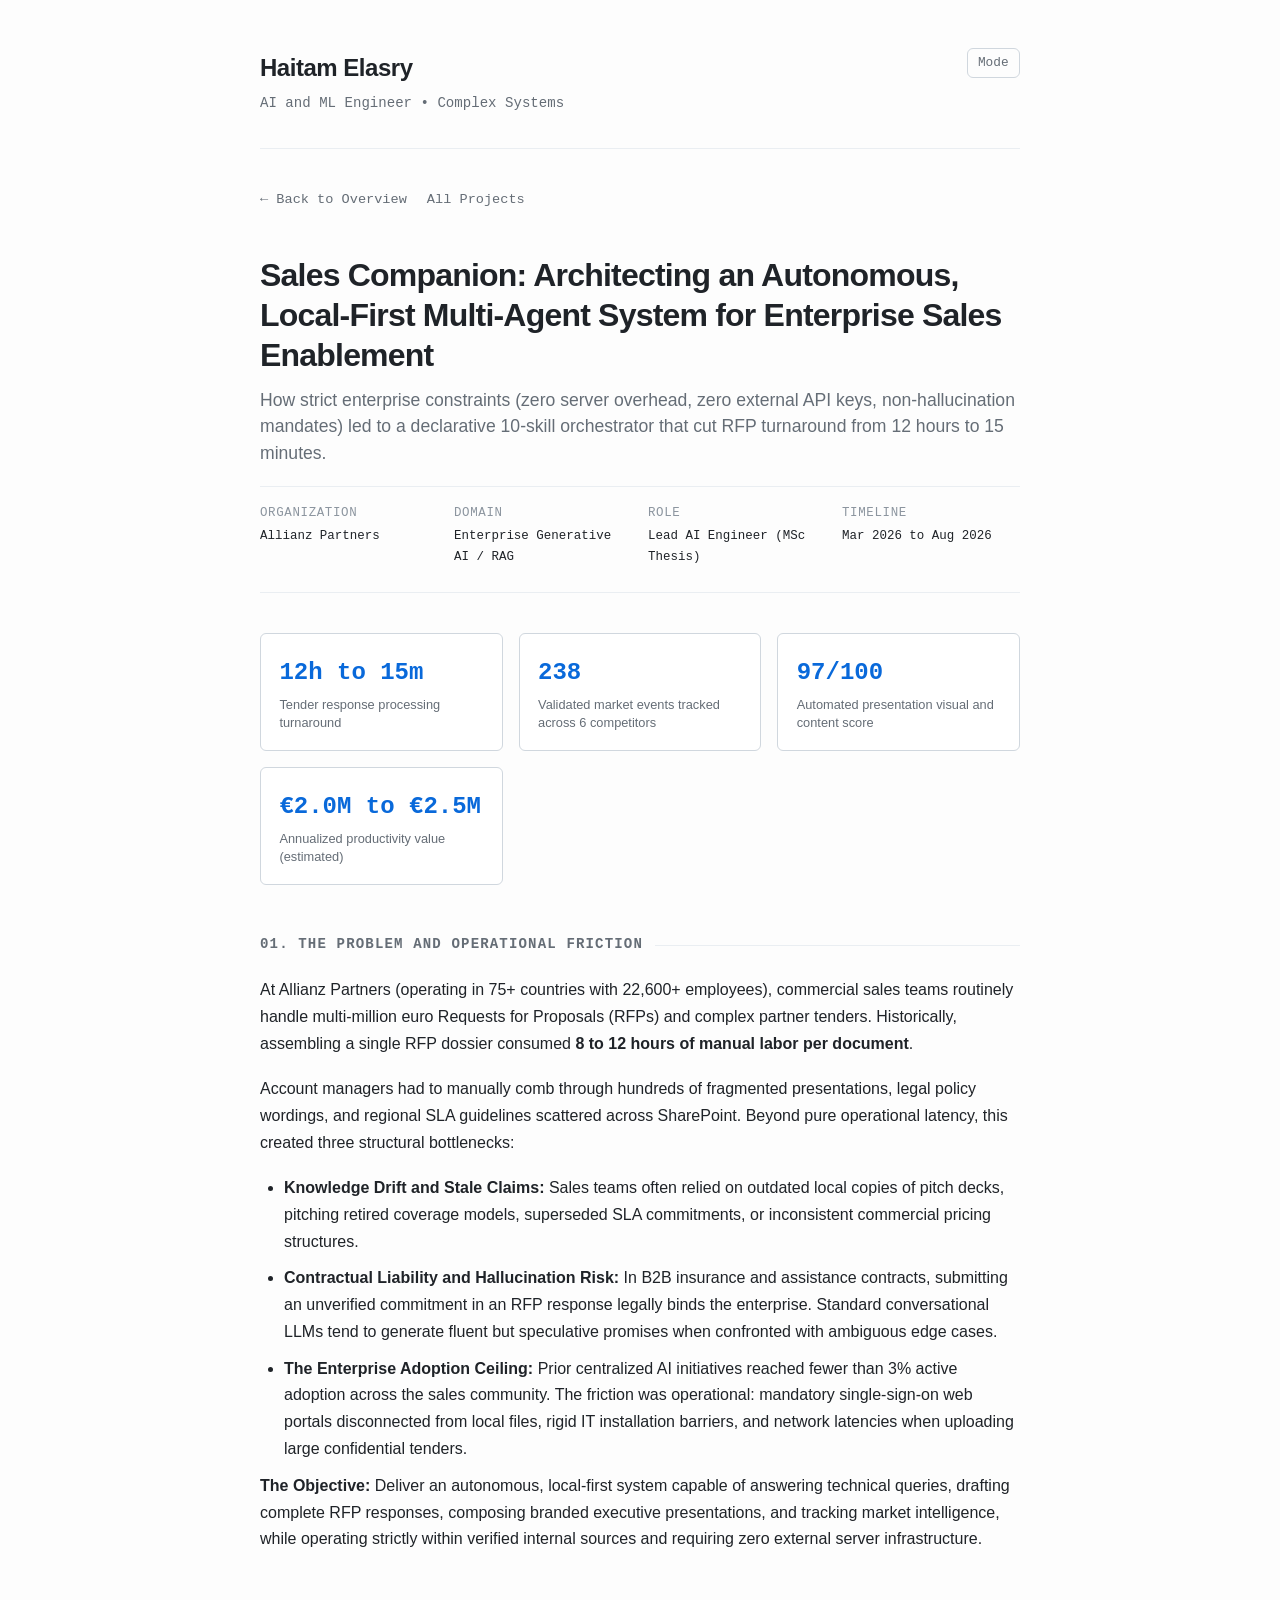
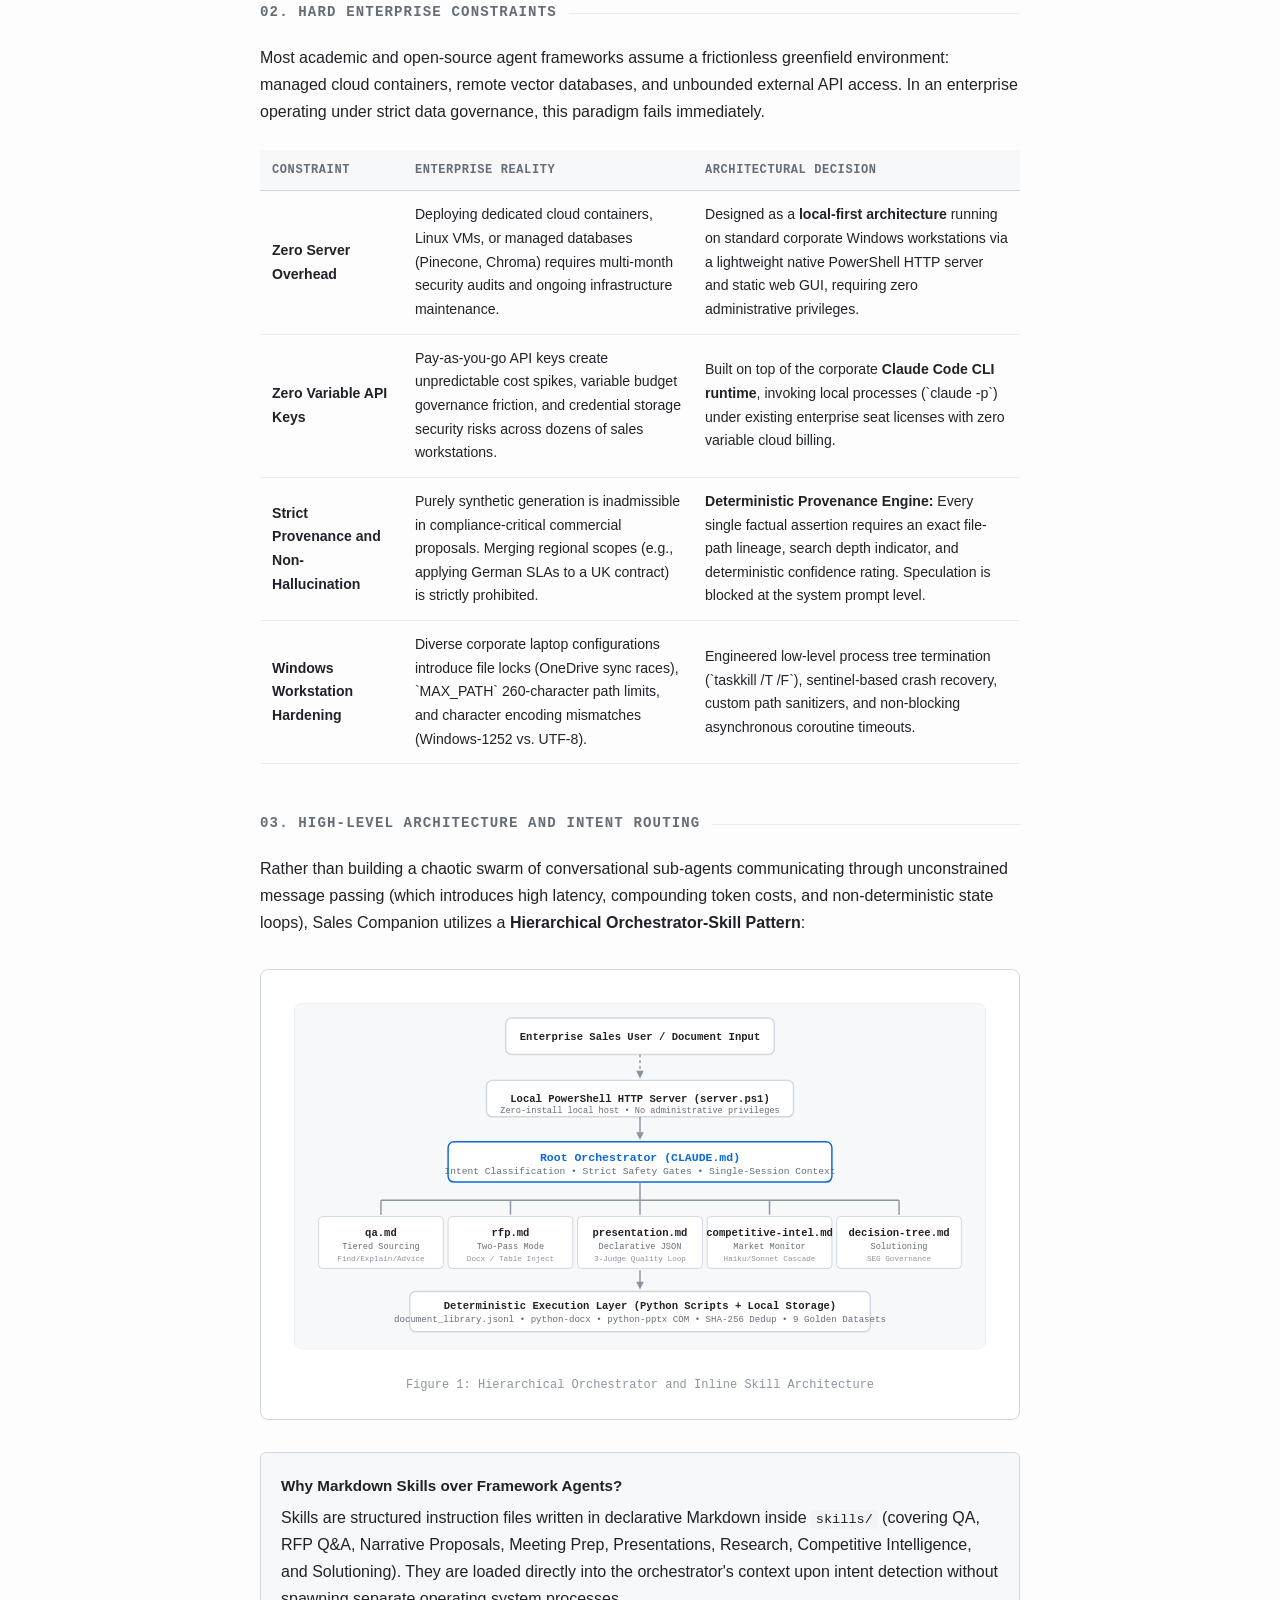
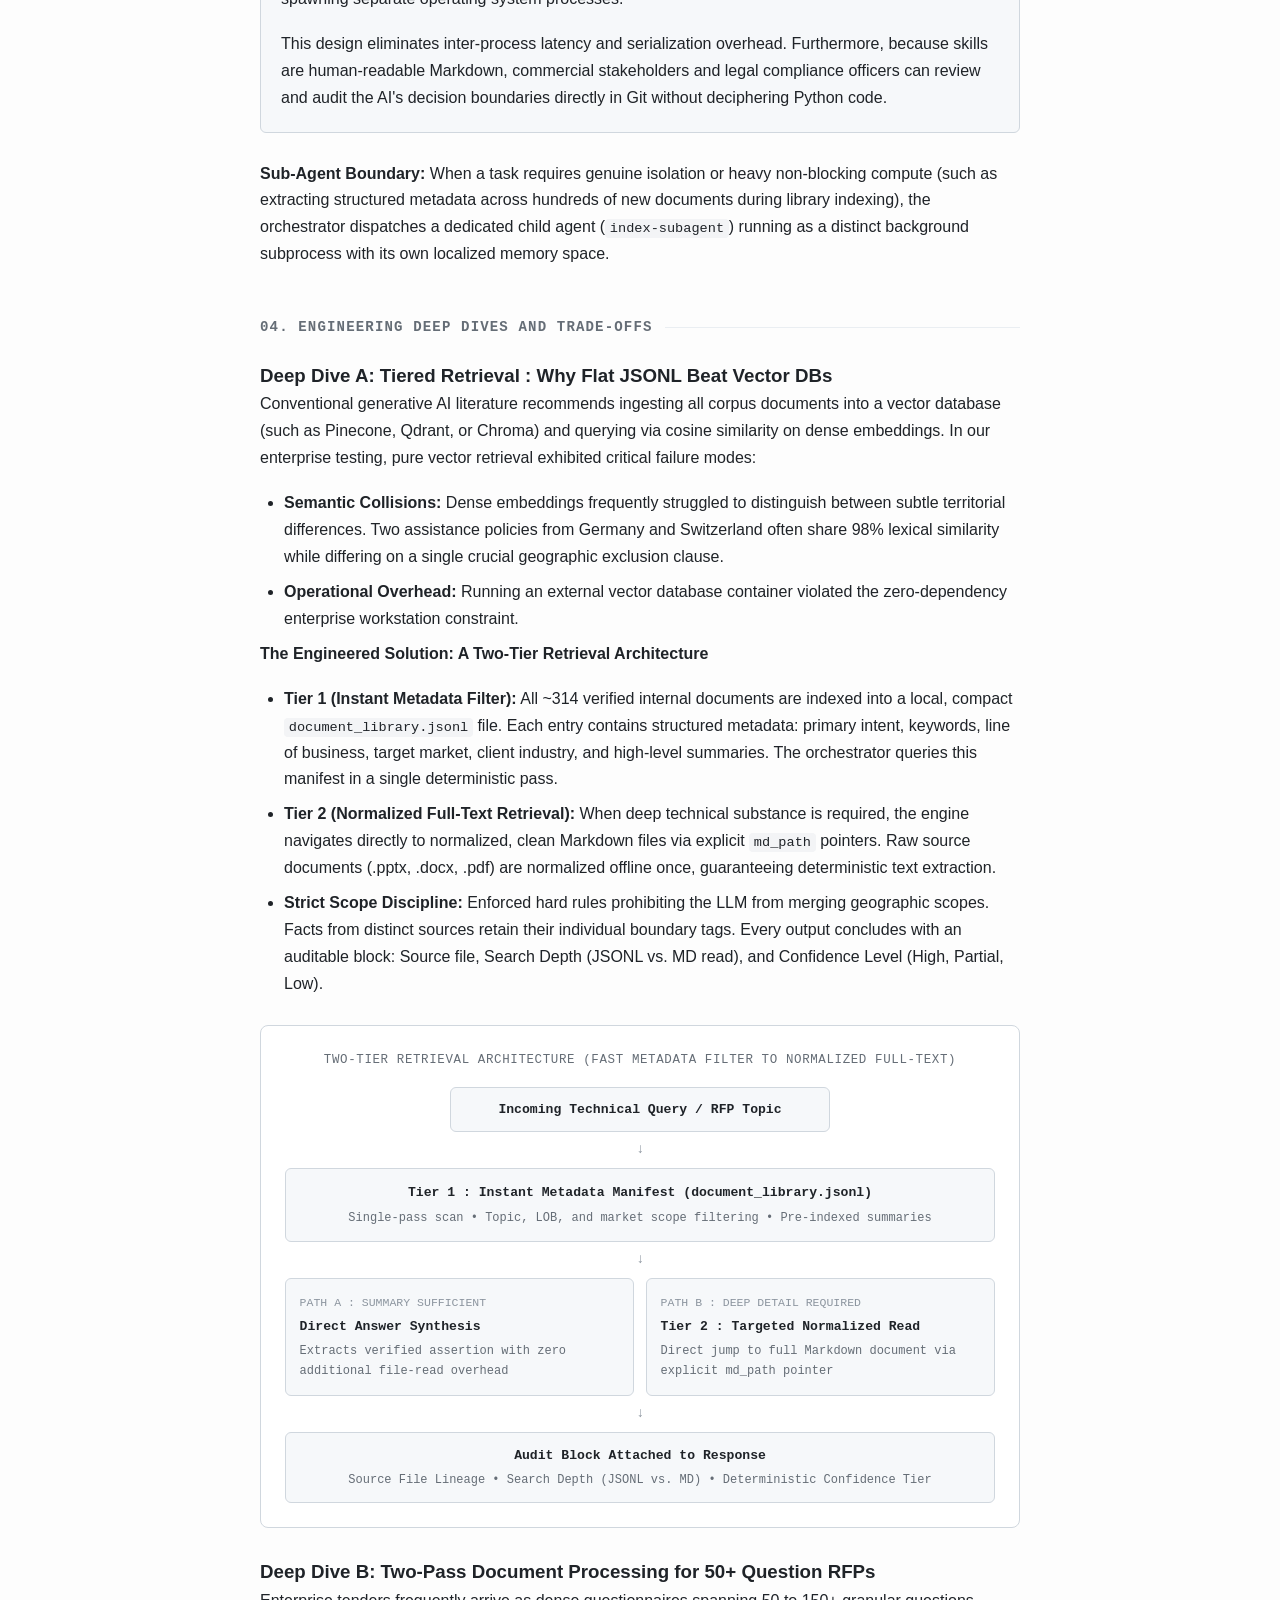
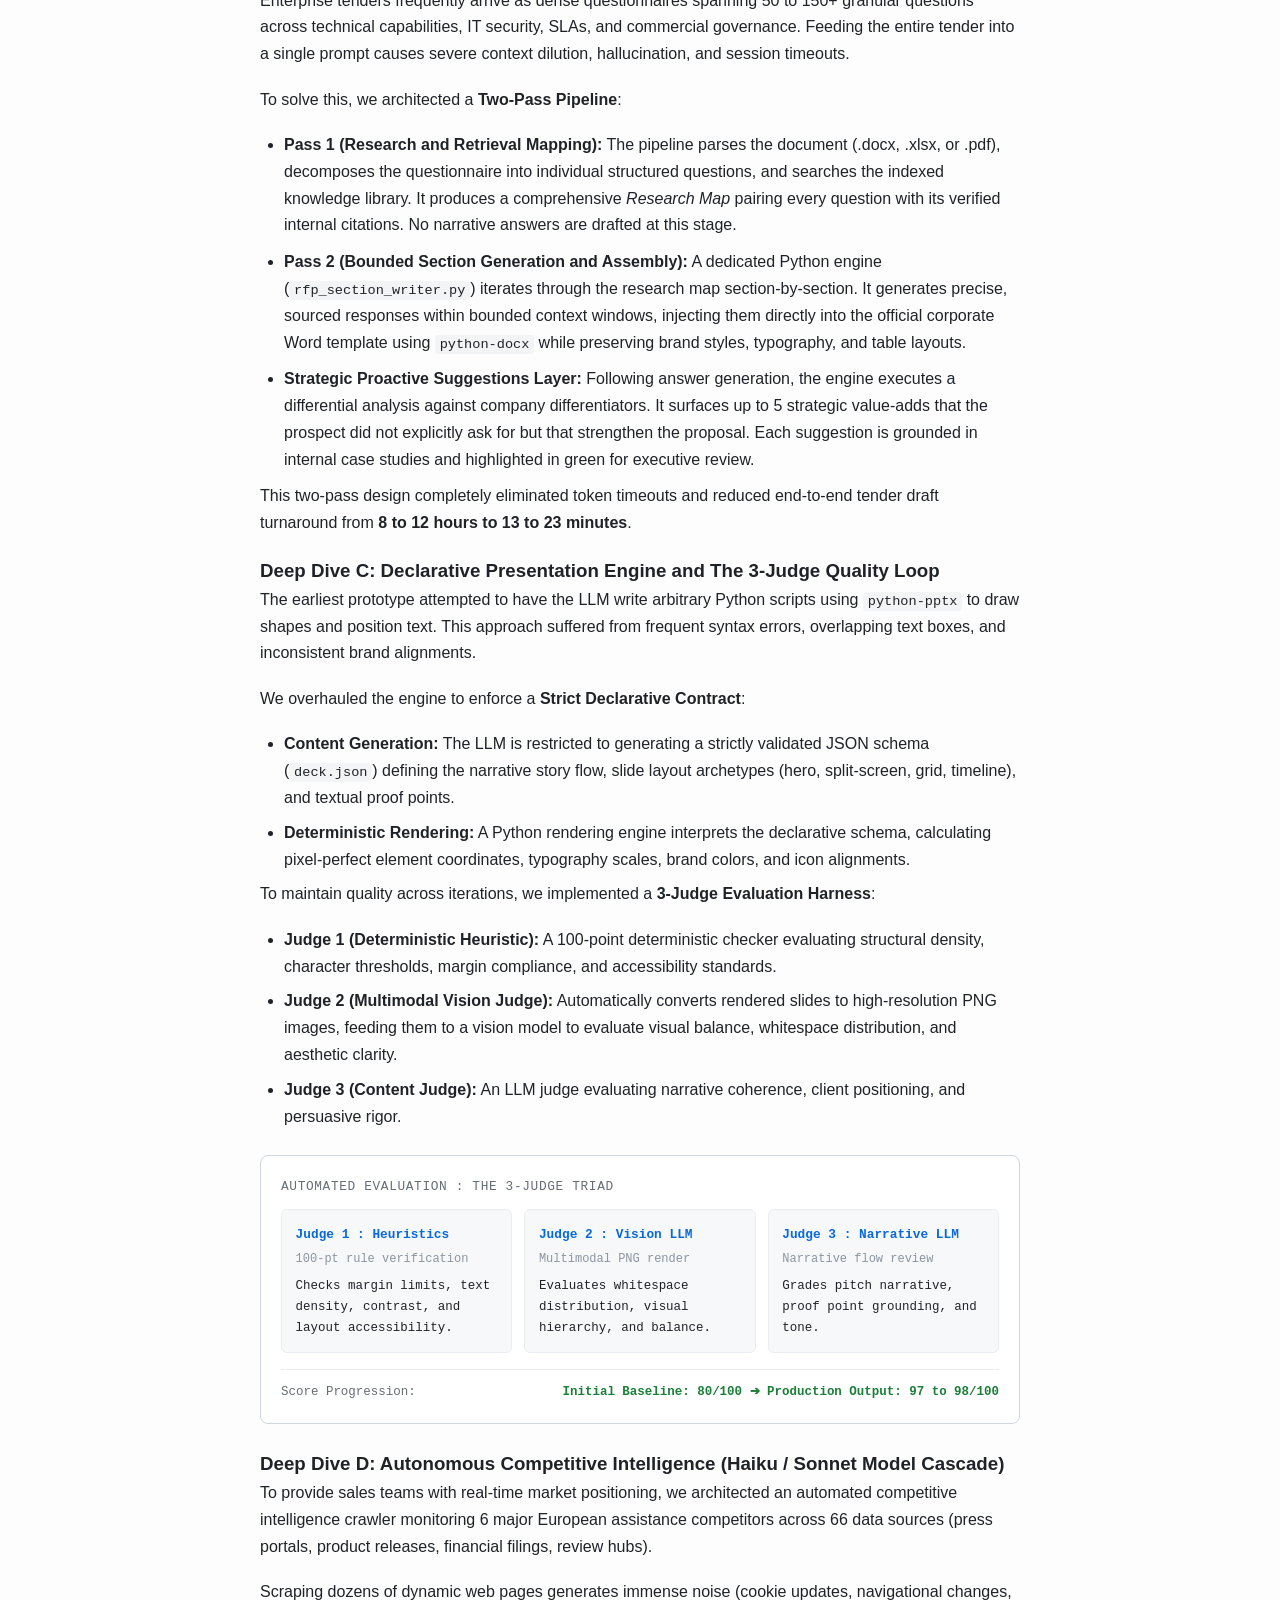
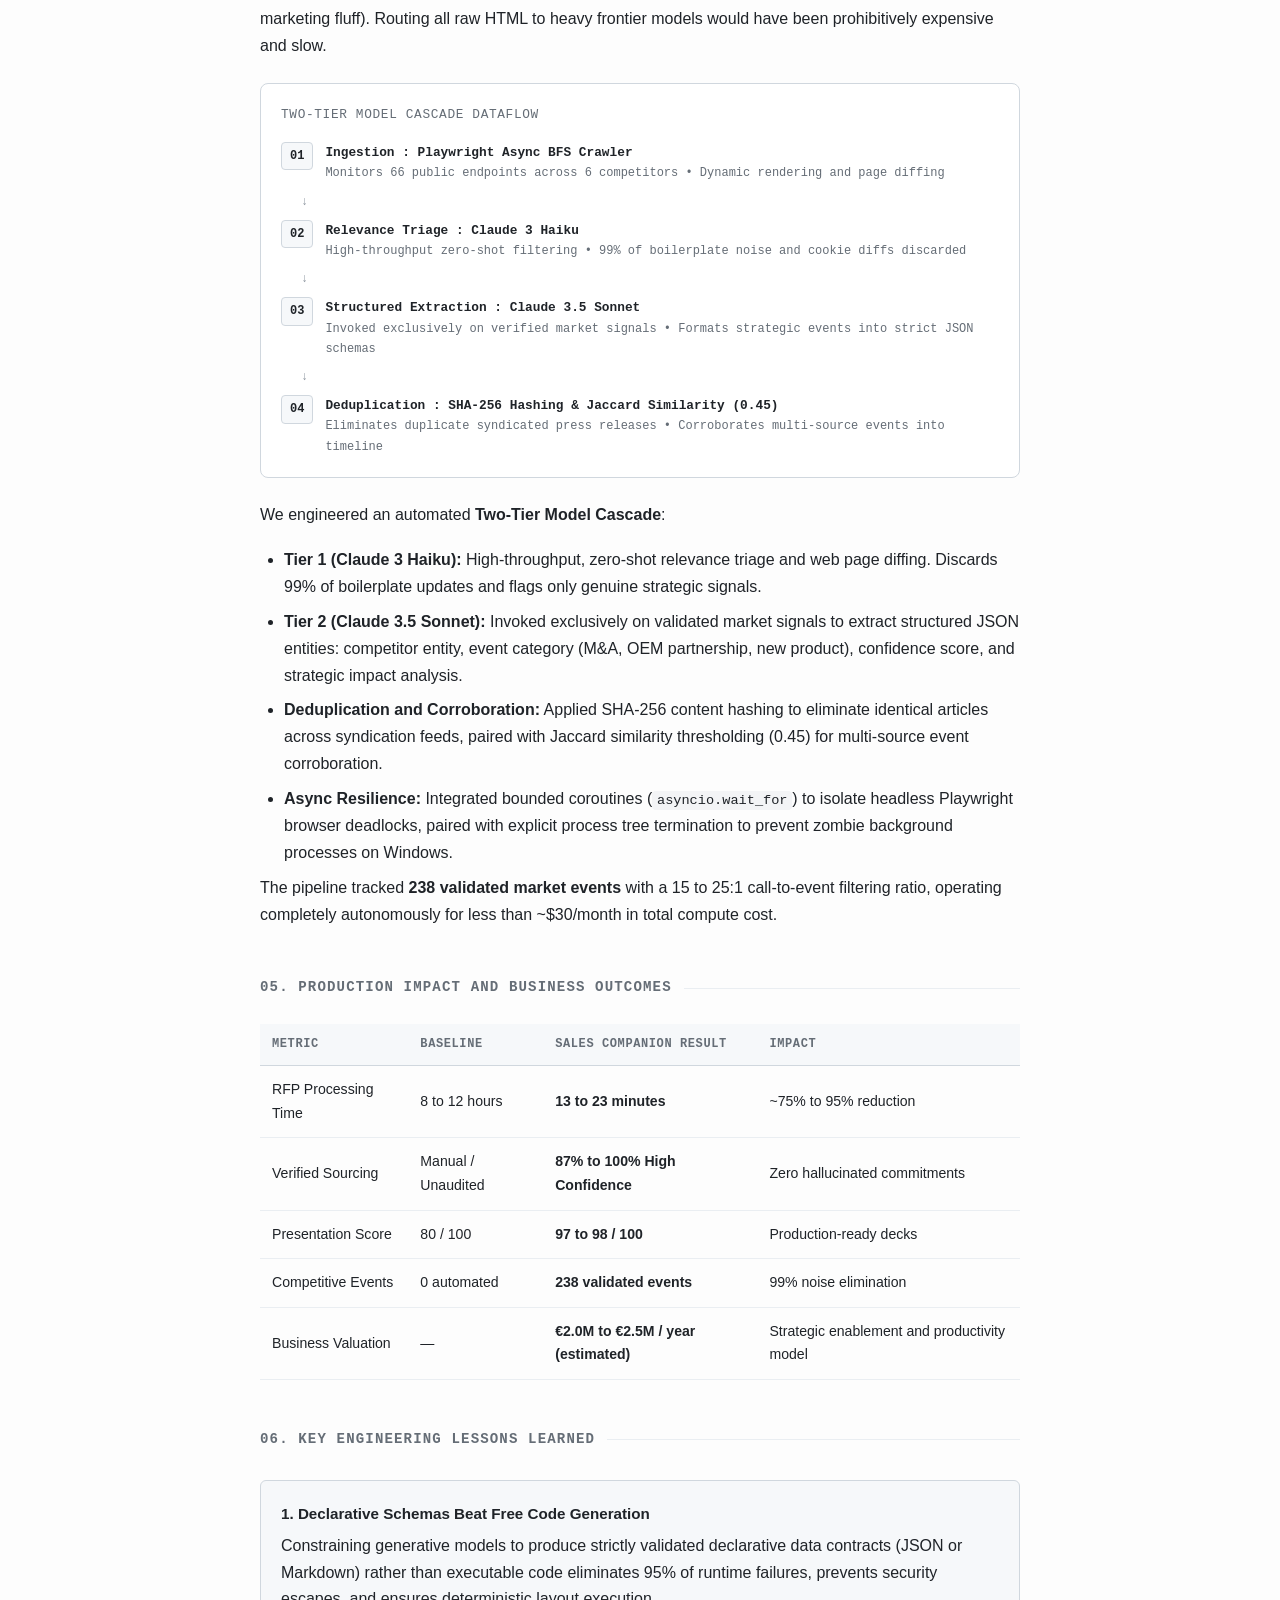
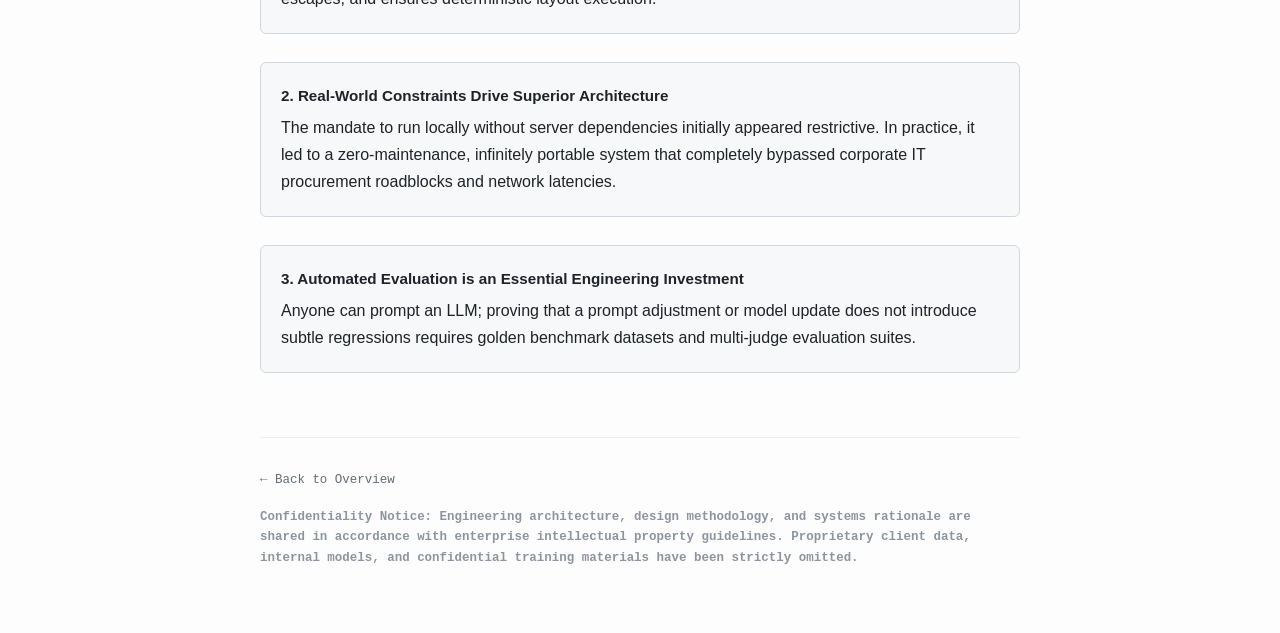
==== sales-companion.html @ 162e7e65 "Add files via upload" ====
<!DOCTYPE html>
<html lang="en">
<head>
  <meta charset="UTF-8">
  <meta name="viewport" content="width=device-width, initial-scale=1.0">
  <title>Sales Companion: Enterprise Multi-Agent Architecture : Haitam Elasry</title>
  <meta name="description" content="Technical Case Study: Engineering a zero-dependency, local-first multi-agent AI system for enterprise sales enablement at Allianz Partners.">
  <link rel="stylesheet" href="style.css">
  <link rel="icon" href="data:image/svg+xml,<svg xmlns='http://www.w3.org/2000/svg' viewBox='0 0 100 100'><rect width='100' height='100' rx='20' fill='%23161b22'/><text x='50' y='64' font-size='44' font-family='monospace' font-weight='700' fill='%23e6edf3' text-anchor='middle'>HE</text></svg>">
</head>
<body>

  <div class="container">

    <!-- Header / Nav -->
    <header>
      <div class="identity">
        <h1>Haitam Elasry</h1>
        <div class="role">AI and ML Engineer • Complex Systems</div>
      </div>
      <div class="header-actions">
        <button id="themeToggle" class="theme-toggle" aria-label="Toggle theme">Mode</button>
      </div>
    </header>

    <nav class="site-nav">
      <a href="index.html">← Back to Overview</a>
      <a href="index.html#projects">All Projects</a>
    </nav>

    <!-- Article Body -->
    <article>

      <div class="article-header">
        <h1 class="article-title">Sales Companion: Architecting an Autonomous, Local-First Multi-Agent System for Enterprise Sales Enablement</h1>
        <div class="article-subtitle">
          How strict enterprise constraints (zero server overhead, zero external API keys, non-hallucination mandates) led to a declarative 10-skill orchestrator that cut RFP turnaround from 12 hours to 15 minutes.
        </div>

        <div class="article-meta-grid">
          <div class="article-meta-item">
            <div class="meta-label">Organization</div>
            <div class="meta-value">Allianz Partners</div>
          </div>
          <div class="article-meta-item">
            <div class="meta-label">Domain</div>
            <div class="meta-value">Enterprise Generative AI / RAG</div>
          </div>
          <div class="article-meta-item">
            <div class="meta-label">Role</div>
            <div class="meta-value">Lead AI Engineer (MSc Thesis)</div>
          </div>
          <div class="article-meta-item">
            <div class="meta-label">Timeline</div>
            <div class="meta-value">Mar 2026 to Aug 2026</div>
          </div>
        </div>
      </div>

      <!-- Key Metrics Strip -->
      <div class="metrics-grid">
        <div class="metric-card">
          <div class="metric-number">12h to 15m</div>
          <div class="metric-label">Tender response processing turnaround</div>
        </div>
        <div class="metric-card">
          <div class="metric-number">238</div>
          <div class="metric-label">Validated market events tracked across 6 competitors</div>
        </div>
        <div class="metric-card">
          <div class="metric-number">97/100</div>
          <div class="metric-label">Automated presentation visual and content score</div>
        </div>
        <div class="metric-card">
          <div class="metric-number">€2.0M to €2.5M</div>
          <div class="metric-label">Annualized productivity value (estimated)</div>
        </div>
      </div>

      <!-- Section 1 -->
      <section>
        <h2 class="section-title">01. The Problem and Operational Friction</h2>
        <p>
          At Allianz Partners (operating in 75+ countries with 22,600+ employees), commercial sales teams routinely handle multi-million euro Requests for Proposals (RFPs) and complex partner tenders. Historically, assembling a single RFP dossier consumed <strong>8 to 12 hours of manual labor per document</strong>.
        </p>
        <p>
          Account managers had to manually comb through hundreds of fragmented presentations, legal policy wordings, and regional SLA guidelines scattered across SharePoint. Beyond pure operational latency, this created three structural bottlenecks:
        </p>
        <ul>
          <li style="margin-left: 1.5rem; margin-bottom: 0.6rem;">
            <strong>Knowledge Drift and Stale Claims:</strong> Sales teams often relied on outdated local copies of pitch decks, pitching retired coverage models, superseded SLA commitments, or inconsistent commercial pricing structures.
          </li>
          <li style="margin-left: 1.5rem; margin-bottom: 0.6rem;">
            <strong>Contractual Liability and Hallucination Risk:</strong> In B2B insurance and assistance contracts, submitting an unverified commitment in an RFP response legally binds the enterprise. Standard conversational LLMs tend to generate fluent but speculative promises when confronted with ambiguous edge cases.
          </li>
          <li style="margin-left: 1.5rem; margin-bottom: 0.6rem;">
            <strong>The Enterprise Adoption Ceiling:</strong> Prior centralized AI initiatives reached fewer than 3% active adoption across the sales community. The friction was operational: mandatory single-sign-on web portals disconnected from local files, rigid IT installation barriers, and network latencies when uploading large confidential tenders.
          </li>
        </ul>
        <p>
          <strong>The Objective:</strong> Deliver an autonomous, local-first system capable of answering technical queries, drafting complete RFP responses, composing branded executive presentations, and tracking market intelligence, while operating strictly within verified internal sources and requiring zero external server infrastructure.
        </p>
      </section>

      <!-- Section 2 -->
      <section>
        <h2 class="section-title">02. Hard Enterprise Constraints</h2>
        <p>
          Most academic and open-source agent frameworks assume a frictionless greenfield environment: managed cloud containers, remote vector databases, and unbounded external API access. In an enterprise operating under strict data governance, this paradigm fails immediately.
        </p>

        <div class="table-wrapper">
          <table class="data-table">
            <thead>
              <tr>
                <th>Constraint</th>
                <th>Enterprise Reality</th>
                <th>Architectural Decision</th>
              </tr>
            </thead>
            <tbody>
              <tr>
                <td><strong>Zero Server Overhead</strong></td>
                <td>Deploying dedicated cloud containers, Linux VMs, or managed databases (Pinecone, Chroma) requires multi-month security audits and ongoing infrastructure maintenance.</td>
                <td>Designed as a <strong>local-first architecture</strong> running on standard corporate Windows workstations via a lightweight native PowerShell HTTP server and static web GUI, requiring zero administrative privileges.</td>
              </tr>
              <tr>
                <td><strong>Zero Variable API Keys</strong></td>
                <td>Pay-as-you-go API keys create unpredictable cost spikes, variable budget governance friction, and credential storage security risks across dozens of sales workstations.</td>
                <td>Built on top of the corporate <strong>Claude Code CLI runtime</strong>, invoking local processes (`claude -p`) under existing enterprise seat licenses with zero variable cloud billing.</td>
              </tr>
              <tr>
                <td><strong>Strict Provenance and Non-Hallucination</strong></td>
                <td>Purely synthetic generation is inadmissible in compliance-critical commercial proposals. Merging regional scopes (e.g., applying German SLAs to a UK contract) is strictly prohibited.</td>
                <td><strong>Deterministic Provenance Engine:</strong> Every single factual assertion requires an exact file-path lineage, search depth indicator, and deterministic confidence rating. Speculation is blocked at the system prompt level.</td>
              </tr>
              <tr>
                <td><strong>Windows Workstation Hardening</strong></td>
                <td>Diverse corporate laptop configurations introduce file locks (OneDrive sync races), `MAX_PATH` 260-character path limits, and character encoding mismatches (Windows-1252 vs. UTF-8).</td>
                <td>Engineered low-level process tree termination (`taskkill /T /F`), sentinel-based crash recovery, custom path sanitizers, and non-blocking asynchronous coroutine timeouts.</td>
              </tr>
            </tbody>
          </table>
        </div>
      </section>

      <!-- Section 3 -->
      <section>
        <h2 class="section-title">03. High-Level Architecture and Intent Routing</h2>
        <p>
          Rather than building a chaotic swarm of conversational sub-agents communicating through unconstrained message passing (which introduces high latency, compounding token costs, and non-deterministic state loops), Sales Companion utilizes a <strong>Hierarchical Orchestrator-Skill Pattern</strong>:
        </p>

        <!-- Modern Vector Architecture Diagram -->
        <div style="margin: 2rem 0; background: var(--bg-card); border: 1px solid var(--border); border-radius: 8px; padding: 1.5rem; text-align: center;">
          <svg viewBox="0 0 740 380" width="100%" height="auto" style="max-width: 740px; font-family: var(--font-mono); font-size: 11px;">
            <!-- Background subtle container -->
            <rect x="10" y="10" width="720" height="360" rx="8" fill="var(--bg-subtle)" stroke="var(--border-subtle)" stroke-width="1" />
            
            <!-- Tier 1: Client / Entry -->
            <rect x="230" y="25" width="280" height="38" rx="6" fill="var(--bg-card)" stroke="var(--border)" stroke-width="1.5" />
            <text x="370" y="48" fill="var(--text)" text-anchor="middle" font-weight="600">Enterprise Sales User / Document Input</text>
            
            <!-- Arrow down -->
            <path d="M370 63 L370 85" stroke="var(--text-dim)" stroke-width="1.5" stroke-dasharray="3,3" />
            <polygon points="370,88 366,80 374,80" fill="var(--text-dim)" />
            
            <!-- Tier 2: PowerShell Local Server -->
            <rect x="210" y="90" width="320" height="38" rx="6" fill="var(--bg-card)" stroke="var(--border)" stroke-width="1.5" />
            <text x="370" y="113" fill="var(--text)" text-anchor="middle" font-weight="600">Local PowerShell HTTP Server (server.ps1)</text>
            <text x="370" y="124" fill="var(--text-muted)" text-anchor="middle" font-size="9">Zero-install local host • No administrative privileges</text>

            <!-- Arrow down -->
            <path d="M370 128 L370 148" stroke="var(--text-dim)" stroke-width="1.5" />
            <polygon points="370,152 366,144 374,144" fill="var(--text-dim)" />

            <!-- Tier 3: Root Orchestrator -->
            <rect x="170" y="154" width="400" height="42" rx="6" fill="var(--bg-card)" stroke="var(--highlight-border)" stroke-width="1.5" />
            <text x="370" y="174" fill="var(--link)" text-anchor="middle" font-weight="700" font-size="12">Root Orchestrator (CLAUDE.md)</text>
            <text x="370" y="188" fill="var(--text-muted)" text-anchor="middle" font-size="10">Intent Classification • Strict Safety Gates • Single-Session Context</text>

            <!-- Branching paths to skills -->
            <path d="M370 196 L370 215" stroke="var(--text-dim)" stroke-width="1.5" />
            <path d="M100 215 L640 215" stroke="var(--text-dim)" stroke-width="1.5" />
            
            <path d="M100 215 L100 230" stroke="var(--text-dim)" stroke-width="1.5" />
            <path d="M235 215 L235 230" stroke="var(--text-dim)" stroke-width="1.5" />
            <path d="M370 215 L370 230" stroke="var(--text-dim)" stroke-width="1.5" />
            <path d="M505 215 L505 230" stroke="var(--text-dim)" stroke-width="1.5" />
            <path d="M640 215 L640 230" stroke="var(--text-dim)" stroke-width="1.5" />

            <!-- Skills Cards -->
            <rect x="35" y="232" width="130" height="54" rx="4" fill="var(--bg-card)" stroke="var(--border)" stroke-width="1" />
            <text x="100" y="252" fill="var(--text)" text-anchor="middle" font-weight="600">qa.md</text>
            <text x="100" y="266" fill="var(--text-muted)" text-anchor="middle" font-size="9">Tiered Sourcing</text>
            <text x="100" y="278" fill="var(--text-dim)" text-anchor="middle" font-size="8">Find/Explain/Advice</text>

            <rect x="170" y="232" width="130" height="54" rx="4" fill="var(--bg-card)" stroke="var(--border)" stroke-width="1" />
            <text x="235" y="252" fill="var(--text)" text-anchor="middle" font-weight="600">rfp.md</text>
            <text x="235" y="266" fill="var(--text-muted)" text-anchor="middle" font-size="9">Two-Pass Mode</text>
            <text x="235" y="278" fill="var(--text-dim)" text-anchor="middle" font-size="8">Docx / Table Inject</text>

            <rect x="305" y="232" width="130" height="54" rx="4" fill="var(--bg-card)" stroke="var(--border)" stroke-width="1" />
            <text x="370" y="252" fill="var(--text)" text-anchor="middle" font-weight="600">presentation.md</text>
            <text x="370" y="266" fill="var(--text-muted)" text-anchor="middle" font-size="9">Declarative JSON</text>
            <text x="370" y="278" fill="var(--text-dim)" text-anchor="middle" font-size="8">3-Judge Quality Loop</text>

            <rect x="440" y="232" width="130" height="54" rx="4" fill="var(--bg-card)" stroke="var(--border)" stroke-width="1" />
            <text x="505" y="252" fill="var(--text)" text-anchor="middle" font-weight="600">competitive-intel.md</text>
            <text x="505" y="266" fill="var(--text-muted)" text-anchor="middle" font-size="9">Market Monitor</text>
            <text x="505" y="278" fill="var(--text-dim)" text-anchor="middle" font-size="8">Haiku/Sonnet Cascade</text>

            <rect x="575" y="232" width="130" height="54" rx="4" fill="var(--bg-card)" stroke="var(--border)" stroke-width="1" />
            <text x="640" y="252" fill="var(--text)" text-anchor="middle" font-weight="600">decision-tree.md</text>
            <text x="640" y="266" fill="var(--text-muted)" text-anchor="middle" font-size="9">Solutioning</text>
            <text x="640" y="278" fill="var(--text-dim)" text-anchor="middle" font-size="8">SEG Governance</text>

            <!-- Bottom Tier: Execution Engine -->
            <path d="M370 288 L370 305" stroke="var(--text-dim)" stroke-width="1.5" />
            <polygon points="370,308 366,300 374,300" fill="var(--text-dim)" />

            <rect x="130" y="310" width="480" height="42" rx="6" fill="var(--bg-card)" stroke="var(--border)" stroke-width="1.5" />
            <text x="370" y="328" fill="var(--text)" text-anchor="middle" font-weight="600">Deterministic Execution Layer (Python Scripts + Local Storage)</text>
            <text x="370" y="342" fill="var(--text-muted)" text-anchor="middle" font-size="9.5">document_library.jsonl • python-docx • python-pptx COM • SHA-256 Dedup • 9 Golden Datasets</text>
          </svg>
          <div style="font-family: var(--font-mono); font-size: 0.75rem; color: var(--text-dim); margin-top: 0.5rem;">
            Figure 1: Hierarchical Orchestrator and Inline Skill Architecture
          </div>
        </div>

        <div class="callout">
          <h4>Why Markdown Skills over Framework Agents?</h4>
          <p>
            Skills are structured instruction files written in declarative Markdown inside <code>skills/</code> (covering QA, RFP Q&A, Narrative Proposals, Meeting Prep, Presentations, Research, Competitive Intelligence, and Solutioning). They are loaded directly into the orchestrator's context upon intent detection without spawning separate operating system processes.
          </p>
          <p>
            This design eliminates inter-process latency and serialization overhead. Furthermore, because skills are human-readable Markdown, commercial stakeholders and legal compliance officers can review and audit the AI's decision boundaries directly in Git without deciphering Python code.
          </p>
        </div>

        <p>
          <strong>Sub-Agent Boundary:</strong> When a task requires genuine isolation or heavy non-blocking compute (such as extracting structured metadata across hundreds of new documents during library indexing), the orchestrator dispatches a dedicated child agent (<code>index-subagent</code>) running as a distinct background subprocess with its own localized memory space.
        </p>
      </section>

      <!-- Section 4 -->
      <section>
        <h2 class="section-title">04. Engineering Deep Dives and Trade-Offs</h2>

        <h3>Deep Dive A: Tiered Retrieval : Why Flat JSONL Beat Vector DBs</h3>
        <p>
          Conventional generative AI literature recommends ingesting all corpus documents into a vector database (such as Pinecone, Qdrant, or Chroma) and querying via cosine similarity on dense embeddings. In our enterprise testing, pure vector retrieval exhibited critical failure modes:
        </p>
        <ul>
          <li style="margin-left: 1.5rem; margin-bottom: 0.5rem;">
            <strong>Semantic Collisions:</strong> Dense embeddings frequently struggled to distinguish between subtle territorial differences. Two assistance policies from Germany and Switzerland often share 98% lexical similarity while differing on a single crucial geographic exclusion clause.
          </li>
          <li style="margin-left: 1.5rem; margin-bottom: 0.5rem;">
            <strong>Operational Overhead:</strong> Running an external vector database container violated the zero-dependency enterprise workstation constraint.
          </li>
        </ul>
        <p>
          <strong>The Engineered Solution: A Two-Tier Retrieval Architecture</strong>
        </p>
        <ul>
          <li style="margin-left: 1.5rem; margin-bottom: 0.5rem;">
            <strong>Tier 1 (Instant Metadata Filter):</strong> All ~314 verified internal documents are indexed into a local, compact <code>document_library.jsonl</code> file. Each entry contains structured metadata: primary intent, keywords, line of business, target market, client industry, and high-level summaries. The orchestrator queries this manifest in a single deterministic pass.
          </li>
          <li style="margin-left: 1.5rem; margin-bottom: 0.5rem;">
            <strong>Tier 2 (Normalized Full-Text Retrieval):</strong> When deep technical substance is required, the engine navigates directly to normalized, clean Markdown files via explicit <code>md_path</code> pointers. Raw source documents (.pptx, .docx, .pdf) are normalized offline once, guaranteeing deterministic text extraction.
          </li>
          <li style="margin-left: 1.5rem; margin-bottom: 0.5rem;">
            <strong>Strict Scope Discipline:</strong> Enforced hard rules prohibiting the LLM from merging geographic scopes. Facts from distinct sources retain their individual boundary tags. Every output concludes with an auditable block: Source file, Search Depth (JSONL vs. MD read), and Confidence Level (High, Partial, Low).
          </li>
        </ul>

        <!-- Clean CSS Tiered Retrieval Pipeline Card -->
        <div style="margin: 1.75rem 0; background: var(--bg-card); border: 1px solid var(--border); border-radius: 8px; padding: 1.5rem; font-family: var(--font-mono); font-size: 0.82rem;">
          <div style="font-size: 0.78rem; text-transform: uppercase; letter-spacing: 0.05em; color: var(--text-muted); margin-bottom: 1rem; text-align: center;">
            Two-Tier Retrieval Architecture (Fast Metadata Filter to Normalized Full-Text)
          </div>

          <!-- Step 1: Input -->
          <div style="background: var(--bg-subtle); border: 1px solid var(--border); padding: 0.65rem 1rem; border-radius: 6px; text-align: center; font-weight: 600; color: var(--text); max-width: 380px; margin: 0 auto;">
            Incoming Technical Query / RFP Topic
          </div>

          <div style="text-align: center; color: var(--text-dim); margin: 0.4rem 0; font-size: 0.85rem;">↓</div>

          <!-- Step 2: Tier 1 Manifest -->
          <div style="background: var(--bg-subtle); border: 1px solid var(--border); padding: 0.85rem 1rem; border-radius: 6px; text-align: center;">
            <div style="font-weight: 700; color: var(--text);">Tier 1 : Instant Metadata Manifest (document_library.jsonl)</div>
            <div style="color: var(--text-muted); font-size: 0.75rem; margin-top: 0.2rem;">Single-pass scan • Topic, LOB, and market scope filtering • Pre-indexed summaries</div>
          </div>

          <div style="text-align: center; color: var(--text-dim); margin: 0.4rem 0; font-size: 0.85rem;">↓</div>

          <!-- Step 3: Branching Paths -->
          <div style="display: grid; grid-template-columns: repeat(auto-fit, minmax(240px, 1fr)); gap: 0.75rem;">
            <div style="background: var(--bg-subtle); border: 1px solid var(--border); padding: 0.85rem; border-radius: 6px;">
              <div style="font-size: 0.72rem; color: var(--text-dim); text-transform: uppercase;">Path A : Summary Sufficient</div>
              <div style="font-weight: 600; color: var(--text); margin-top: 0.25rem;">Direct Answer Synthesis</div>
              <div style="color: var(--text-muted); font-size: 0.75rem; margin-top: 0.2rem;">Extracts verified assertion with zero additional file-read overhead</div>
            </div>

            <div style="background: var(--bg-subtle); border: 1px solid var(--border); padding: 0.85rem; border-radius: 6px;">
              <div style="font-size: 0.72rem; color: var(--text-dim); text-transform: uppercase;">Path B : Deep Detail Required</div>
              <div style="font-weight: 600; color: var(--text); margin-top: 0.25rem;">Tier 2 : Targeted Normalized Read</div>
              <div style="color: var(--text-muted); font-size: 0.75rem; margin-top: 0.2rem;">Direct jump to full Markdown document via explicit md_path pointer</div>
            </div>
          </div>

          <div style="text-align: center; color: var(--text-dim); margin: 0.4rem 0; font-size: 0.85rem;">↓</div>

          <!-- Step 4: Verification Output -->
          <div style="background: var(--bg-subtle); border: 1px solid var(--border); padding: 0.75rem 1rem; border-radius: 6px; text-align: center;">
            <div style="font-weight: 600; color: var(--text);">Audit Block Attached to Response</div>
            <div style="color: var(--text-muted); font-size: 0.75rem; margin-top: 0.2rem;">Source File Lineage • Search Depth (JSONL vs. MD) • Deterministic Confidence Tier</div>
          </div>
        </div>

        <h3>Deep Dive B: Two-Pass Document Processing for 50+ Question RFPs</h3>
        <p>
          Enterprise tenders frequently arrive as dense questionnaires spanning 50 to 150+ granular questions across technical capabilities, IT security, SLAs, and commercial governance. Feeding the entire tender into a single prompt causes severe context dilution, hallucination, and session timeouts.
        </p>
        <p>
          To solve this, we architected a <strong>Two-Pass Pipeline</strong>:
        </p>
        <ul>
          <li style="margin-left: 1.5rem; margin-bottom: 0.6rem;">
            <strong>Pass 1 (Research and Retrieval Mapping):</strong> The pipeline parses the document (.docx, .xlsx, or .pdf), decomposes the questionnaire into individual structured questions, and searches the indexed knowledge library. It produces a comprehensive <em>Research Map</em> pairing every question with its verified internal citations. No narrative answers are drafted at this stage.
          </li>
          <li style="margin-left: 1.5rem; margin-bottom: 0.6rem;">
            <strong>Pass 2 (Bounded Section Generation and Assembly):</strong> A dedicated Python engine (<code>rfp_section_writer.py</code>) iterates through the research map section-by-section. It generates precise, sourced responses within bounded context windows, injecting them directly into the official corporate Word template using <code>python-docx</code> while preserving brand styles, typography, and table layouts.
          </li>
          <li style="margin-left: 1.5rem; margin-bottom: 0.6rem;">
            <strong>Strategic Proactive Suggestions Layer:</strong> Following answer generation, the engine executes a differential analysis against company differentiators. It surfaces up to 5 strategic value-adds that the prospect did not explicitly ask for but that strengthen the proposal. Each suggestion is grounded in internal case studies and highlighted in green for executive review.
          </li>
        </ul>
        <p>
          This two-pass design completely eliminated token timeouts and reduced end-to-end tender draft turnaround from <strong>8 to 12 hours to 13 to 23 minutes</strong>.
        </p>

        <h3>Deep Dive C: Declarative Presentation Engine and The 3-Judge Quality Loop</h3>
        <p>
          The earliest prototype attempted to have the LLM write arbitrary Python scripts using <code>python-pptx</code> to draw shapes and position text. This approach suffered from frequent syntax errors, overlapping text boxes, and inconsistent brand alignments.
        </p>
        <p>
          We overhauled the engine to enforce a <strong>Strict Declarative Contract</strong>:
        </p>
        <ul>
          <li style="margin-left: 1.5rem; margin-bottom: 0.5rem;">
            <strong>Content Generation:</strong> The LLM is restricted to generating a strictly validated JSON schema (<code>deck.json</code>) defining the narrative story flow, slide layout archetypes (hero, split-screen, grid, timeline), and textual proof points.
          </li>
          <li style="margin-left: 1.5rem; margin-bottom: 0.5rem;">
            <strong>Deterministic Rendering:</strong> A Python rendering engine interprets the declarative schema, calculating pixel-perfect element coordinates, typography scales, brand colors, and icon alignments.
          </li>
        </ul>
        <p>
          To maintain quality across iterations, we implemented a <strong>3-Judge Evaluation Harness</strong>:
        </p>
        <ul>
          <li style="margin-left: 1.5rem; margin-bottom: 0.5rem;">
            <strong>Judge 1 (Deterministic Heuristic):</strong> A 100-point deterministic checker evaluating structural density, character thresholds, margin compliance, and accessibility standards.
          </li>
          <li style="margin-left: 1.5rem; margin-bottom: 0.5rem;">
            <strong>Judge 2 (Multimodal Vision Judge):</strong> Automatically converts rendered slides to high-resolution PNG images, feeding them to a vision model to evaluate visual balance, whitespace distribution, and aesthetic clarity.
          </li>
          <li style="margin-left: 1.5rem; margin-bottom: 0.5rem;">
            <strong>Judge 3 (Content Judge):</strong> An LLM judge evaluating narrative coherence, client positioning, and persuasive rigor.
          </li>
        </ul>
        <!-- 3-Judge Quality Matrix Visual Card -->
        <div style="margin: 1.5rem 0; background: var(--bg-card); border: 1px solid var(--border); border-radius: 8px; padding: 1.25rem;">
          <div style="font-family: var(--font-mono); font-size: 0.8rem; text-transform: uppercase; letter-spacing: 0.05em; color: var(--text-muted); margin-bottom: 0.75rem;">
            Automated Evaluation : The 3-Judge Triad
          </div>
          <div style="display: grid; grid-template-columns: repeat(auto-fit, minmax(200px, 1fr)); gap: 0.75rem; font-family: var(--font-mono); font-size: 0.8rem;">
            <div style="background: var(--bg-subtle); border: 1px solid var(--border-subtle); border-radius: 6px; padding: 0.85rem;">
              <div style="color: var(--link); font-weight: 600; margin-bottom: 0.25rem;">Judge 1 : Heuristics</div>
              <div style="color: var(--text-dim); font-size: 0.75rem;">100-pt rule verification</div>
              <div style="color: var(--text); margin-top: 0.4rem; font-size: 0.78rem;">Checks margin limits, text density, contrast, and layout accessibility.</div>
            </div>
            <div style="background: var(--bg-subtle); border: 1px solid var(--border-subtle); border-radius: 6px; padding: 0.85rem;">
              <div style="color: var(--link); font-weight: 600; margin-bottom: 0.25rem;">Judge 2 : Vision LLM</div>
              <div style="color: var(--text-dim); font-size: 0.75rem;">Multimodal PNG render</div>
              <div style="color: var(--text); margin-top: 0.4rem; font-size: 0.78rem;">Evaluates whitespace distribution, visual hierarchy, and balance.</div>
            </div>
            <div style="background: var(--bg-subtle); border: 1px solid var(--border-subtle); border-radius: 6px; padding: 0.85rem;">
              <div style="color: var(--link); font-weight: 600; margin-bottom: 0.25rem;">Judge 3 : Narrative LLM</div>
              <div style="color: var(--text-dim); font-size: 0.75rem;">Narrative flow review</div>
              <div style="color: var(--text); margin-top: 0.4rem; font-size: 0.78rem;">Grades pitch narrative, proof point grounding, and tone.</div>
            </div>
          </div>
          <div style="margin-top: 1rem; padding-top: 0.75rem; border-top: 1px solid var(--border-subtle); display: flex; justify-content: space-between; align-items: center; flex-wrap: wrap; font-family: var(--font-mono); font-size: 0.78rem;">
            <span style="color: var(--text-muted);">Score Progression:</span>
            <span style="color: var(--accent); font-weight: 600;">Initial Baseline: 80/100 ➔ Production Output: 97 to 98/100</span>
          </div>
        </div>

        <h3>Deep Dive D: Autonomous Competitive Intelligence (Haiku / Sonnet Model Cascade)</h3>
        <p>
          To provide sales teams with real-time market positioning, we architected an automated competitive intelligence crawler monitoring 6 major European assistance competitors across 66 data sources (press portals, product releases, financial filings, review hubs).
        </p>
        <p>
          Scraping dozens of dynamic web pages generates immense noise (cookie updates, navigational changes, marketing fluff). Routing all raw HTML to heavy frontier models would have been prohibitively expensive and slow.
        </p>

        <!-- Cascade Flow Architecture Card (Vertical Step Pipeline - Strictly Monochrome) -->
        <div style="margin: 1.5rem 0; background: var(--bg-card); border: 1px solid var(--border); border-radius: 8px; padding: 1.25rem; font-family: var(--font-mono); font-size: 0.8rem;">
          <div style="font-size: 0.8rem; text-transform: uppercase; letter-spacing: 0.05em; color: var(--text-muted); margin-bottom: 1rem;">
            Two-Tier Model Cascade Dataflow
          </div>
          
          <div style="display: flex; flex-direction: column; gap: 0.75rem;">
            
            <!-- Step 1 -->
            <div style="display: flex; align-items: flex-start; gap: 0.75rem;">
              <span style="background: var(--bg-subtle); border: 1px solid var(--border); color: var(--text); padding: 0.2rem 0.5rem; border-radius: 4px; font-weight: 600; font-size: 0.75rem;">01</span>
              <div>
                <div style="color: var(--text); font-weight: 600;">Ingestion : Playwright Async BFS Crawler</div>
                <div style="color: var(--text-muted); font-size: 0.75rem;">Monitors 66 public endpoints across 6 competitors • Dynamic rendering and page diffing</div>
              </div>
            </div>

            <!-- Connector -->
            <div style="padding-left: 1.25rem; color: var(--text-dim); font-size: 0.75rem; line-height: 1;">↓</div>

            <!-- Step 2 -->
            <div style="display: flex; align-items: flex-start; gap: 0.75rem;">
              <span style="background: var(--bg-subtle); border: 1px solid var(--border); color: var(--text); padding: 0.2rem 0.5rem; border-radius: 4px; font-weight: 600; font-size: 0.75rem;">02</span>
              <div>
                <div style="color: var(--text); font-weight: 600;">Relevance Triage : Claude 3 Haiku</div>
                <div style="color: var(--text-muted); font-size: 0.75rem;">High-throughput zero-shot filtering • 99% of boilerplate noise and cookie diffs discarded</div>
              </div>
            </div>

            <!-- Connector -->
            <div style="padding-left: 1.25rem; color: var(--text-dim); font-size: 0.75rem; line-height: 1;">↓</div>

            <!-- Step 3 -->
            <div style="display: flex; align-items: flex-start; gap: 0.75rem;">
              <span style="background: var(--bg-subtle); border: 1px solid var(--border); color: var(--text); padding: 0.2rem 0.5rem; border-radius: 4px; font-weight: 600; font-size: 0.75rem;">03</span>
              <div>
                <div style="color: var(--text); font-weight: 600;">Structured Extraction : Claude 3.5 Sonnet</div>
                <div style="color: var(--text-muted); font-size: 0.75rem;">Invoked exclusively on verified market signals • Formats strategic events into strict JSON schemas</div>
              </div>
            </div>

            <!-- Connector -->
            <div style="padding-left: 1.25rem; color: var(--text-dim); font-size: 0.75rem; line-height: 1;">↓</div>

            <!-- Step 4 -->
            <div style="display: flex; align-items: flex-start; gap: 0.75rem;">
              <span style="background: var(--bg-subtle); border: 1px solid var(--border); color: var(--text); padding: 0.2rem 0.5rem; border-radius: 4px; font-weight: 600; font-size: 0.75rem;">04</span>
              <div>
                <div style="color: var(--text); font-weight: 600;">Deduplication : SHA-256 Hashing & Jaccard Similarity (0.45)</div>
                <div style="color: var(--text-muted); font-size: 0.75rem;">Eliminates duplicate syndicated press releases • Corroborates multi-source events into timeline</div>
              </div>
            </div>

          </div>
        </div>

        <p>
          We engineered an automated <strong>Two-Tier Model Cascade</strong>:
        </p>
        <ul>
          <li style="margin-left: 1.5rem; margin-bottom: 0.5rem;">
            <strong>Tier 1 (Claude 3 Haiku):</strong> High-throughput, zero-shot relevance triage and web page diffing. Discards 99% of boilerplate updates and flags only genuine strategic signals.
          </li>
          <li style="margin-left: 1.5rem; margin-bottom: 0.5rem;">
            <strong>Tier 2 (Claude 3.5 Sonnet):</strong> Invoked exclusively on validated market signals to extract structured JSON entities: competitor entity, event category (M&A, OEM partnership, new product), confidence score, and strategic impact analysis.
          </li>
          <li style="margin-left: 1.5rem; margin-bottom: 0.5rem;">
            <strong>Deduplication and Corroboration:</strong> Applied SHA-256 content hashing to eliminate identical articles across syndication feeds, paired with Jaccard similarity thresholding (0.45) for multi-source event corroboration.
          </li>
          <li style="margin-left: 1.5rem; margin-bottom: 0.5rem;">
            <strong>Async Resilience:</strong> Integrated bounded coroutines (<code>asyncio.wait_for</code>) to isolate headless Playwright browser deadlocks, paired with explicit process tree termination to prevent zombie background processes on Windows.
          </li>
        </ul>
        <p>
          The pipeline tracked <strong>238 validated market events</strong> with a 15 to 25:1 call-to-event filtering ratio, operating completely autonomously for less than ~$30/month in total compute cost.
        </p>
      </section>

      <!-- Section 5 -->
      <section>
        <h2 class="section-title">05. Production Impact and Business Outcomes</h2>
        <div class="table-wrapper">
          <table class="data-table">
            <thead>
              <tr>
                <th>Metric</th>
                <th>Baseline</th>
                <th>Sales Companion Result</th>
                <th>Impact</th>
              </tr>
            </thead>
            <tbody>
              <tr>
                <td>RFP Processing Time</td>
                <td>8 to 12 hours</td>
                <td><strong>13 to 23 minutes</strong></td>
                <td>~75% to 95% reduction</td>
              </tr>
              <tr>
                <td>Verified Sourcing</td>
                <td>Manual / Unaudited</td>
                <td><strong>87% to 100% High Confidence</strong></td>
                <td>Zero hallucinated commitments</td>
              </tr>
              <tr>
                <td>Presentation Score</td>
                <td>80 / 100</td>
                <td><strong>97 to 98 / 100</strong></td>
                <td>Production-ready decks</td>
              </tr>
              <tr>
                <td>Competitive Events</td>
                <td>0 automated</td>
                <td><strong>238 validated events</strong></td>
                <td>99% noise elimination</td>
              </tr>
              <tr>
                <td>Business Valuation</td>
                <td>—</td>
                <td><strong>€2.0M to €2.5M / year (estimated)</strong></td>
                <td>Strategic enablement and productivity model</td>
              </tr>
            </tbody>
          </table>
        </div>
      </section>

      <!-- Section 6 -->
      <section>
        <h2 class="section-title">06. Key Engineering Lessons Learned</h2>
        <div class="callout">
          <h4>1. Declarative Schemas Beat Free Code Generation</h4>
          <p>
            Constraining generative models to produce strictly validated declarative data contracts (JSON or Markdown) rather than executable code eliminates 95% of runtime failures, prevents security escapes, and ensures deterministic layout execution.
          </p>
        </div>
        <div class="callout">
          <h4>2. Real-World Constraints Drive Superior Architecture</h4>
          <p>
            The mandate to run locally without server dependencies initially appeared restrictive. In practice, it led to a zero-maintenance, infinitely portable system that completely bypassed corporate IT procurement roadblocks and network latencies.
          </p>
        </div>
        <div class="callout">
          <h4>3. Automated Evaluation is an Essential Engineering Investment</h4>
          <p>
            Anyone can prompt an LLM; proving that a prompt adjustment or model update does not introduce subtle regressions requires golden benchmark datasets and multi-judge evaluation suites.
          </p>
        </div>
      </section>

    </article>

    <!-- Footer -->
    <footer>
      <div>
        <a href="index.html">← Back to Overview</a>
      </div>
      <div>
        <span><strong>Confidentiality Notice: Engineering architecture, design methodology, and systems rationale are shared in accordance with enterprise intellectual property guidelines. Proprietary client data, internal models, and confidential training materials have been strictly omitted.</strong></span>
      </div>
    </footer>

  </div>

  <script>
    const themeBtn = document.getElementById('themeToggle');
    const prefersDark = window.matchMedia('(prefers-color-scheme: dark)').matches;
    const savedTheme = localStorage.getItem('theme');

    if (savedTheme) {
      document.documentElement.setAttribute('data-theme', savedTheme);
    } else if (!prefersDark) {
      document.documentElement.setAttribute('data-theme', 'light');
    }

    themeBtn.addEventListener('click', () => {
      const current = document.documentElement.getAttribute('data-theme');
      const next = current === 'light' ? 'dark' : 'light';
      document.documentElement.setAttribute('data-theme', next);
      localStorage.setItem('theme', next);
    });
  </script>

</body>
</html>
---- style.css ----
/* ==========================================================================
   Haitam Elasry — Personal Site & Portfolio
   Design: Karpathy-minimalist + Distill.pub editorial clarity
   ========================================================================== */

:root {
  --font-sans: -apple-system, BlinkMacSystemFont, "Segoe UI", Roboto, Helvetica, Arial, sans-serif;
  --font-mono: "JetBrains Mono", "SF Mono", "Roboto Mono", Menlo, Consolas, monospace;
  --font-serif: "Newsreader", "Charter", "Georgia", serif;
  
  /* Dark Theme (Default) */
  --bg: #0d1117;
  --bg-subtle: #161b22;
  --bg-card: #161b22;
  --border: #30363d;
  --border-subtle: #21262d;
  --text: #e6edf3;
  --text-muted: #8b949e;
  --text-dim: #6e7681;
  --link: #58a6ff;
  --link-hover: #79c0ff;
  --accent: #3fb950;
  --accent-bg: rgba(63, 185, 80, 0.1);
  --tag-bg: #21262d;
  --tag-text: #c9d1d9;
  --code-bg: #1f242c;
  --highlight-border: #388bfd;
}

[data-theme="light"] {
  --bg: #fdfdfd;
  --bg-subtle: #f6f8fa;
  --bg-card: #ffffff;
  --border: #d0d7de;
  --border-subtle: #eaeef2;
  --text: #1f2328;
  --text-muted: #656d76;
  --text-dim: #8c959f;
  --link: #0969da;
  --link-hover: #0550ae;
  --accent: #1a7f37;
  --accent-bg: rgba(26, 127, 55, 0.08);
  --tag-bg: #eff2f5;
  --tag-text: #24292f;
  --code-bg: #f3f4f6;
  --highlight-border: #0969da;
}

* {
  box-sizing: border-box;
  margin: 0;
  padding: 0;
}

html {
  font-size: 16px;
  scroll-behavior: smooth;
}

body {
  background-color: var(--bg);
  color: var(--text);
  font-family: var(--font-sans);
  line-height: 1.68;
  -webkit-font-smoothing: antialiased;
  -moz-osx-font-smoothing: grayscale;
  padding: 0 1.25rem 4rem;
  transition: background-color 0.2s ease, color 0.2s ease;
}

.container {
  max-width: 760px;
  margin: 0 auto;
}

/* ==========================================================================
   Header & Nav
   ========================================================================== */

header {
  padding: 3rem 0 2rem;
  display: flex;
  justify-content: space-between;
  align-items: flex-start;
  border-bottom: 1px solid var(--border-subtle);
  margin-bottom: 2.5rem;
}

.identity h1 {
  font-size: 1.5rem;
  font-weight: 600;
  letter-spacing: -0.02em;
  color: var(--text);
  margin-bottom: 0.25rem;
}

.identity .role {
  font-family: var(--font-mono);
  font-size: 0.88rem;
  color: var(--text-muted);
}

.status-badge {
  display: inline-flex;
  align-items: center;
  gap: 0.45rem;
  font-family: var(--font-mono);
  font-size: 0.78rem;
  padding: 0.2rem 0.6rem;
  background: var(--bg-subtle);
  border: 1px solid var(--border);
  border-radius: 999px;
  color: var(--text-muted);
  margin-top: 0.6rem;
}

.status-dot {
  width: 7px;
  height: 7px;
  background-color: var(--accent);
  border-radius: 50%;
  display: inline-block;
  box-shadow: 0 0 8px var(--accent);
}

.header-actions {
  display: flex;
  align-items: center;
  gap: 1rem;
}

.theme-toggle {
  background: transparent;
  border: 1px solid var(--border);
  color: var(--text-muted);
  padding: 0.4rem 0.65rem;
  border-radius: 6px;
  font-family: var(--font-mono);
  font-size: 0.8rem;
  cursor: pointer;
  transition: all 0.15s ease;
}

.theme-toggle:hover {
  color: var(--text);
  border-color: var(--text-muted);
}

/* ==========================================================================
   Typography & Links
   ========================================================================== */

p {
  margin-bottom: 1.15rem;
  color: var(--text);
  font-size: 1rem;
}

p.lead {
  font-size: 1.08rem;
  line-height: 1.7;
  color: var(--text);
}

a {
  color: var(--link);
  text-decoration: none;
  transition: color 0.15s ease;
}

a:hover {
  color: var(--link-hover);
  text-decoration: underline;
}

.text-muted {
  color: var(--text-muted);
}

.mono {
  font-family: var(--font-mono);
}

h2.section-title {
  font-size: 0.88rem;
  font-family: var(--font-mono);
  text-transform: uppercase;
  letter-spacing: 0.08em;
  color: var(--text-muted);
  margin: 3rem 0 1.25rem;
  display: flex;
  align-items: center;
  gap: 0.75rem;
}

h2.section-title::after {
  content: "";
  flex: 1;
  height: 1px;
  background: var(--border-subtle);
}

/* ==========================================================================
   Navigation Bar
   ========================================================================== */

nav.site-nav {
  display: flex;
  gap: 1.25rem;
  margin-bottom: 2.5rem;
  font-family: var(--font-mono);
  font-size: 0.85rem;
  flex-wrap: wrap;
}

nav.site-nav a {
  color: var(--text-muted);
  text-decoration: none;
  padding-bottom: 2px;
  border-bottom: 1px solid transparent;
}

nav.site-nav a:hover,
nav.site-nav a.active {
  color: var(--text);
  border-bottom-color: var(--text);
}

/* ==========================================================================
   Project Cards (Karpathy Minimalist List Style)
   ========================================================================== */

.projects-list {
  display: flex;
  flex-direction: column;
  gap: 1.5rem;
}

.project-card {
  background: var(--bg-card);
  border: 1px solid var(--border);
  border-radius: 8px;
  padding: 1.5rem;
  transition: border-color 0.15s ease, transform 0.15s ease;
  position: relative;
}

.project-card:hover {
  border-color: var(--highlight-border);
}

.project-card.featured {
  /* Clean border matching standard cards */
}

.project-header {
  display: flex;
  justify-content: space-between;
  align-items: baseline;
  margin-bottom: 0.5rem;
  flex-wrap: wrap;
  gap: 0.5rem;
}

.project-title {
  font-size: 1.15rem;
  font-weight: 600;
  letter-spacing: -0.01em;
}

.project-title a {
  color: var(--text);
}

.project-title a:hover {
  color: var(--link);
  text-decoration: none;
}

.project-meta {
  font-family: var(--font-mono);
  font-size: 0.78rem;
  color: var(--text-muted);
}

.project-desc {
  font-size: 0.95rem;
  color: var(--text-muted);
  margin-bottom: 1rem;
  line-height: 1.6;
}

.metrics-strip {
  display: flex;
  flex-wrap: wrap;
  gap: 0.5rem;
  margin-bottom: 1rem;
  font-family: var(--font-mono);
  font-size: 0.78rem;
}

.metric-pill {
  background: var(--bg-subtle);
  border: 1px solid var(--border);
  padding: 0.2rem 0.55rem;
  border-radius: 4px;
  color: var(--text);
}

.metric-pill.highlight {
  border-color: rgba(88, 166, 255, 0.4);
  color: var(--link);
}

.tags-strip {
  display: flex;
  flex-wrap: wrap;
  gap: 0.4rem;
  margin-bottom: 1rem;
}

.tag {
  font-family: var(--font-mono);
  font-size: 0.72rem;
  padding: 0.15rem 0.45rem;
  background: var(--tag-bg);
  color: var(--tag-text);
  border-radius: 4px;
}

.card-cta {
  font-family: var(--font-mono);
  font-size: 0.82rem;
  font-weight: 500;
  display: inline-flex;
  align-items: center;
  gap: 0.35rem;
}

/* ==========================================================================
   Experience & Education Timeline
   ========================================================================== */

.timeline {
  display: flex;
  flex-direction: column;
  gap: 1.5rem;
}

.timeline-item {
  display: grid;
  grid-template-columns: 140px 1fr;
  gap: 1rem;
  font-size: 0.95rem;
}

@media (max-width: 600px) {
  .timeline-item {
    grid-template-columns: 1fr;
    gap: 0.25rem;
  }
}

.timeline-date {
  font-family: var(--font-mono);
  font-size: 0.8rem;
  color: var(--text-dim);
  padding-top: 0.15rem;
}

.timeline-content h3 {
  font-size: 1rem;
  font-weight: 600;
  color: var(--text);
}

.timeline-content .company {
  color: var(--text-muted);
  font-size: 0.9rem;
  margin-bottom: 0.4rem;
}

.timeline-content p {
  font-size: 0.9rem;
  color: var(--text-muted);
  margin-bottom: 0.5rem;
}

/* ==========================================================================
   Skills Grid
   ========================================================================== */

.skills-matrix {
  display: grid;
  grid-template-columns: 1fr 1fr;
  gap: 1.25rem;
}

@media (max-width: 600px) {
  .skills-matrix {
    grid-template-columns: 1fr;
  }
}

.skill-category {
  background: var(--bg-card);
  border: 1px solid var(--border-subtle);
  border-radius: 6px;
  padding: 1rem;
}

.skill-category h4 {
  font-family: var(--font-mono);
  font-size: 0.8rem;
  text-transform: uppercase;
  color: var(--text-muted);
  margin-bottom: 0.5rem;
  letter-spacing: 0.04em;
}

.skill-category p {
  font-size: 0.88rem;
  color: var(--text);
  margin-bottom: 0;
  line-height: 1.5;
}

/* ==========================================================================
   Article / Deep Dive View (Distill Editorial Style)
   ========================================================================== */

.article-header {
  margin-bottom: 2.5rem;
  padding-bottom: 1.5rem;
  border-bottom: 1px solid var(--border-subtle);
}

.article-header .back-link {
  font-family: var(--font-mono);
  font-size: 0.82rem;
  margin-bottom: 1.25rem;
  display: inline-block;
}

.article-title {
  font-size: 2rem;
  font-weight: 700;
  letter-spacing: -0.025em;
  line-height: 1.25;
  margin-bottom: 0.75rem;
}

.article-subtitle {
  font-size: 1.1rem;
  color: var(--text-muted);
  line-height: 1.5;
  margin-bottom: 1.25rem;
}

.article-meta-grid {
  display: grid;
  grid-template-columns: repeat(auto-fit, minmax(140px, 1fr));
  gap: 1rem;
  padding: 1rem 0 0;
  border-top: 1px solid var(--border-subtle);
  font-family: var(--font-mono);
  font-size: 0.78rem;
}

.article-meta-item .meta-label {
  color: var(--text-dim);
  text-transform: uppercase;
  letter-spacing: 0.05em;
  margin-bottom: 0.15rem;
}

.article-meta-item .meta-value {
  color: var(--text);
}

/* Distill-like Callout Box */
.callout {
  background: var(--bg-subtle);
  border: 1px solid var(--border);
  border-radius: 6px;
  padding: 1.25rem;
  margin: 1.75rem 0;
}

.callout h4 {
  font-size: 0.95rem;
  font-weight: 600;
  margin-bottom: 0.4rem;
  color: var(--text);
}

.callout p:last-child {
  margin-bottom: 0;
}

/* Key Metrics Box */
.metrics-grid {
  display: grid;
  grid-template-columns: repeat(auto-fit, minmax(180px, 1fr));
  gap: 1rem;
  margin: 1.75rem 0;
}

.metric-card {
  background: var(--bg-card);
  border: 1px solid var(--border);
  border-radius: 6px;
  padding: 1.15rem;
}

.metric-card .metric-number {
  font-family: var(--font-mono);
  font-size: 1.5rem;
  font-weight: 700;
  color: var(--link);
  margin-bottom: 0.2rem;
}

.metric-card .metric-label {
  font-size: 0.8rem;
  color: var(--text-muted);
  line-height: 1.4;
}

/* Distill Tables */
.table-wrapper {
  overflow-x: auto;
  margin: 1.5rem 0;
}

table.data-table {
  width: 100%;
  border-collapse: collapse;
  font-size: 0.88rem;
  text-align: left;
}

table.data-table th {
  font-family: var(--font-mono);
  font-size: 0.75rem;
  text-transform: uppercase;
  letter-spacing: 0.05em;
  color: var(--text-muted);
  padding: 0.65rem 0.75rem;
  border-bottom: 1px solid var(--border);
  background: var(--bg-subtle);
}

table.data-table td {
  padding: 0.75rem;
  border-bottom: 1px solid var(--border-subtle);
  color: var(--text);
}

table.data-table tr:hover td {
  background: var(--bg-subtle);
}

/* Code & Pre Blocks */
pre, code {
  font-family: var(--font-mono);
}

code {
  font-size: 0.85em;
  padding: 0.15em 0.35em;
  background: var(--code-bg);
  border-radius: 4px;
}

pre {
  background: var(--code-bg);
  border: 1px solid var(--border);
  border-radius: 6px;
  padding: 1rem;
  overflow-x: auto;
  font-size: 0.82rem;
  line-height: 1.5;
  margin: 1.5rem 0;
}

pre code {
  background: transparent;
  padding: 0;
}

/* Footer */
footer {
  margin-top: 4rem;
  padding-top: 2rem;
  border-top: 1px solid var(--border-subtle);
  display: flex;
  justify-content: space-between;
  align-items: center;
  flex-wrap: wrap;
  gap: 1rem;
  font-family: var(--font-mono);
  font-size: 0.78rem;
  color: var(--text-dim);
}

footer a {
  color: var(--text-muted);
}

footer a:hover {
  color: var(--link);
}
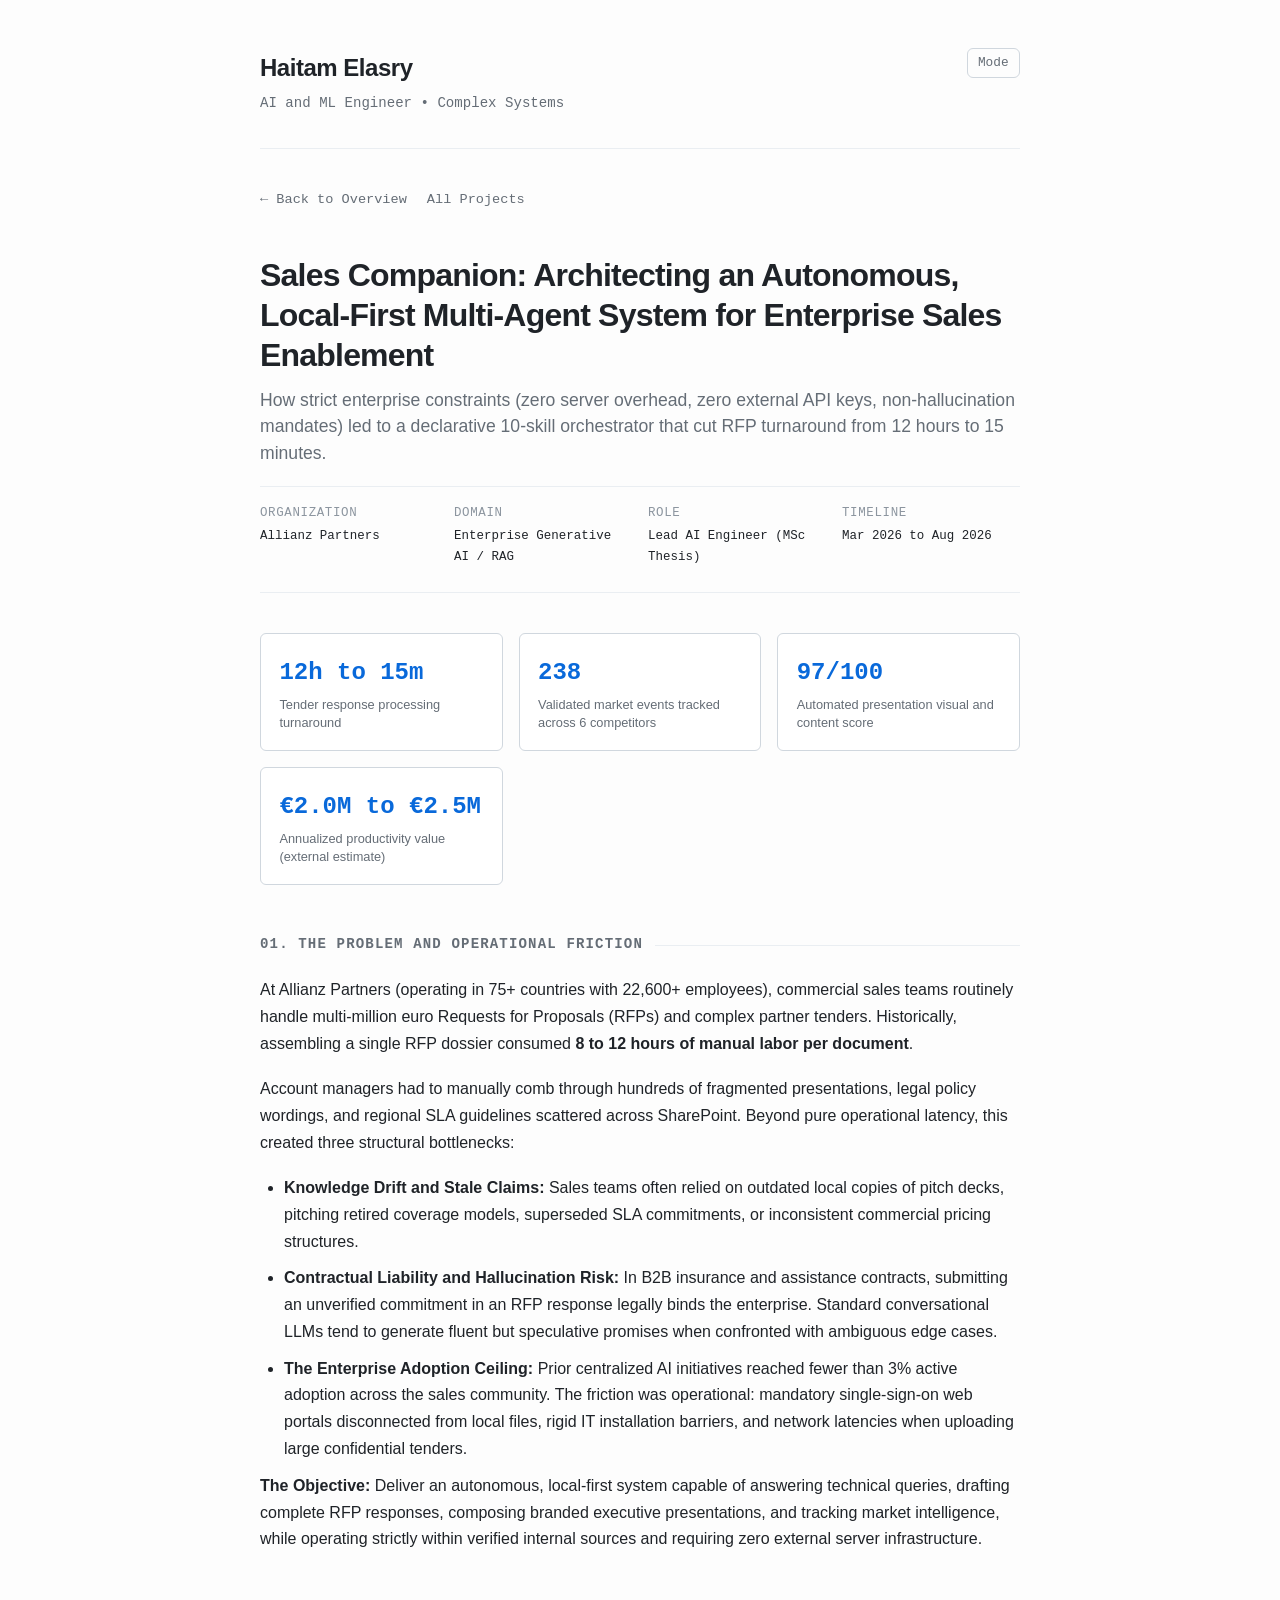
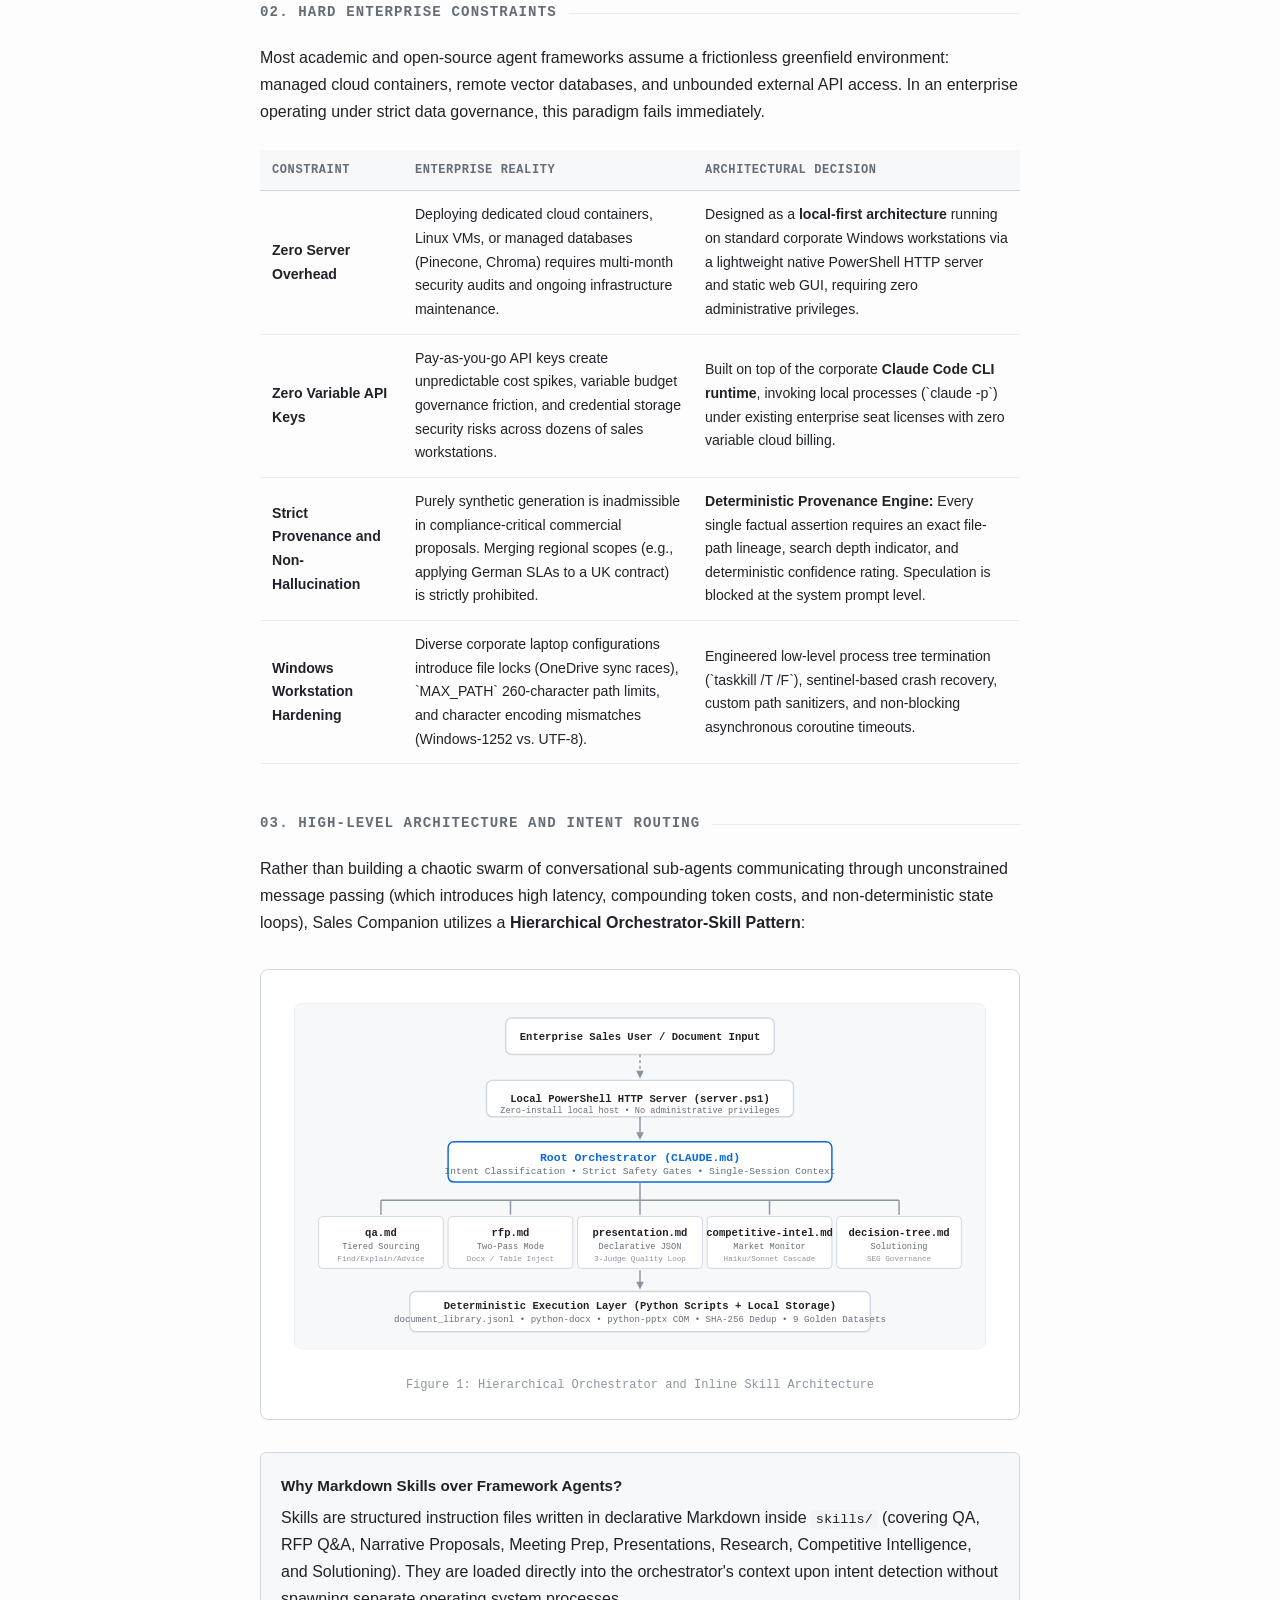
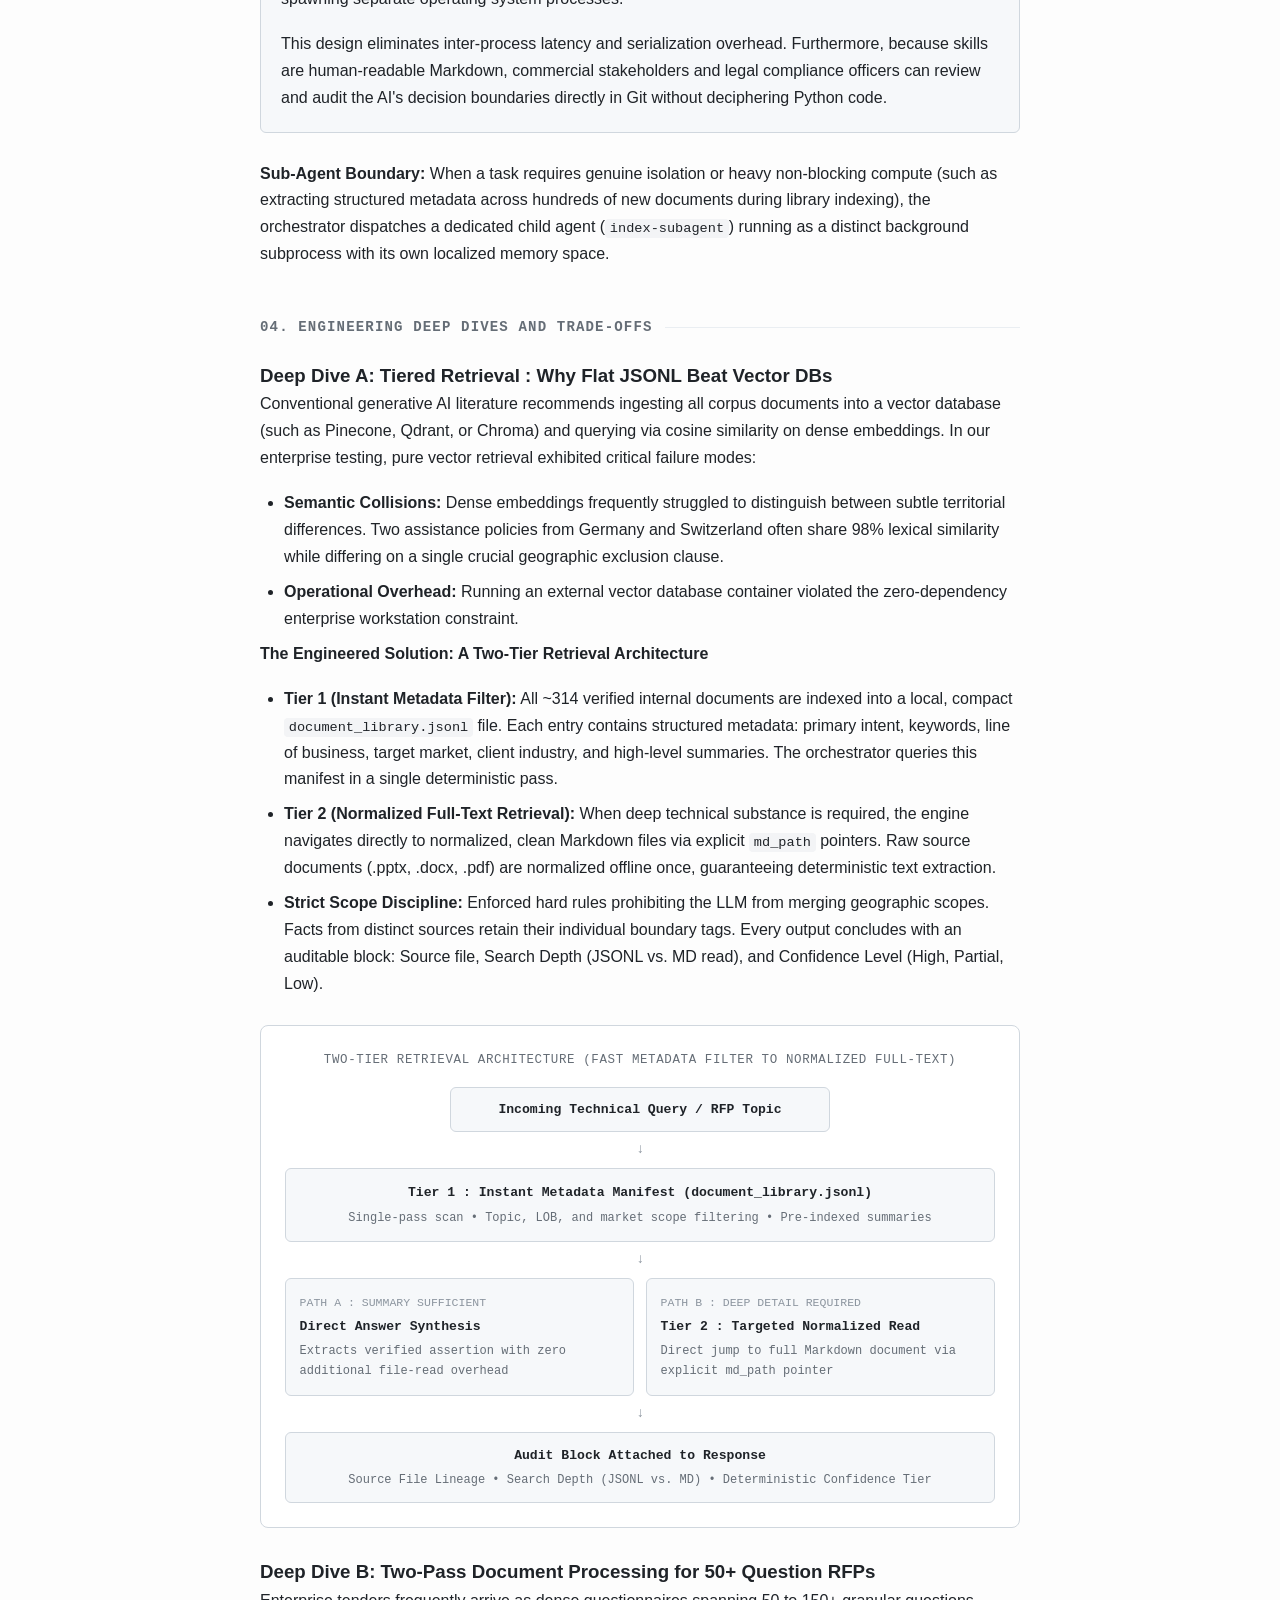
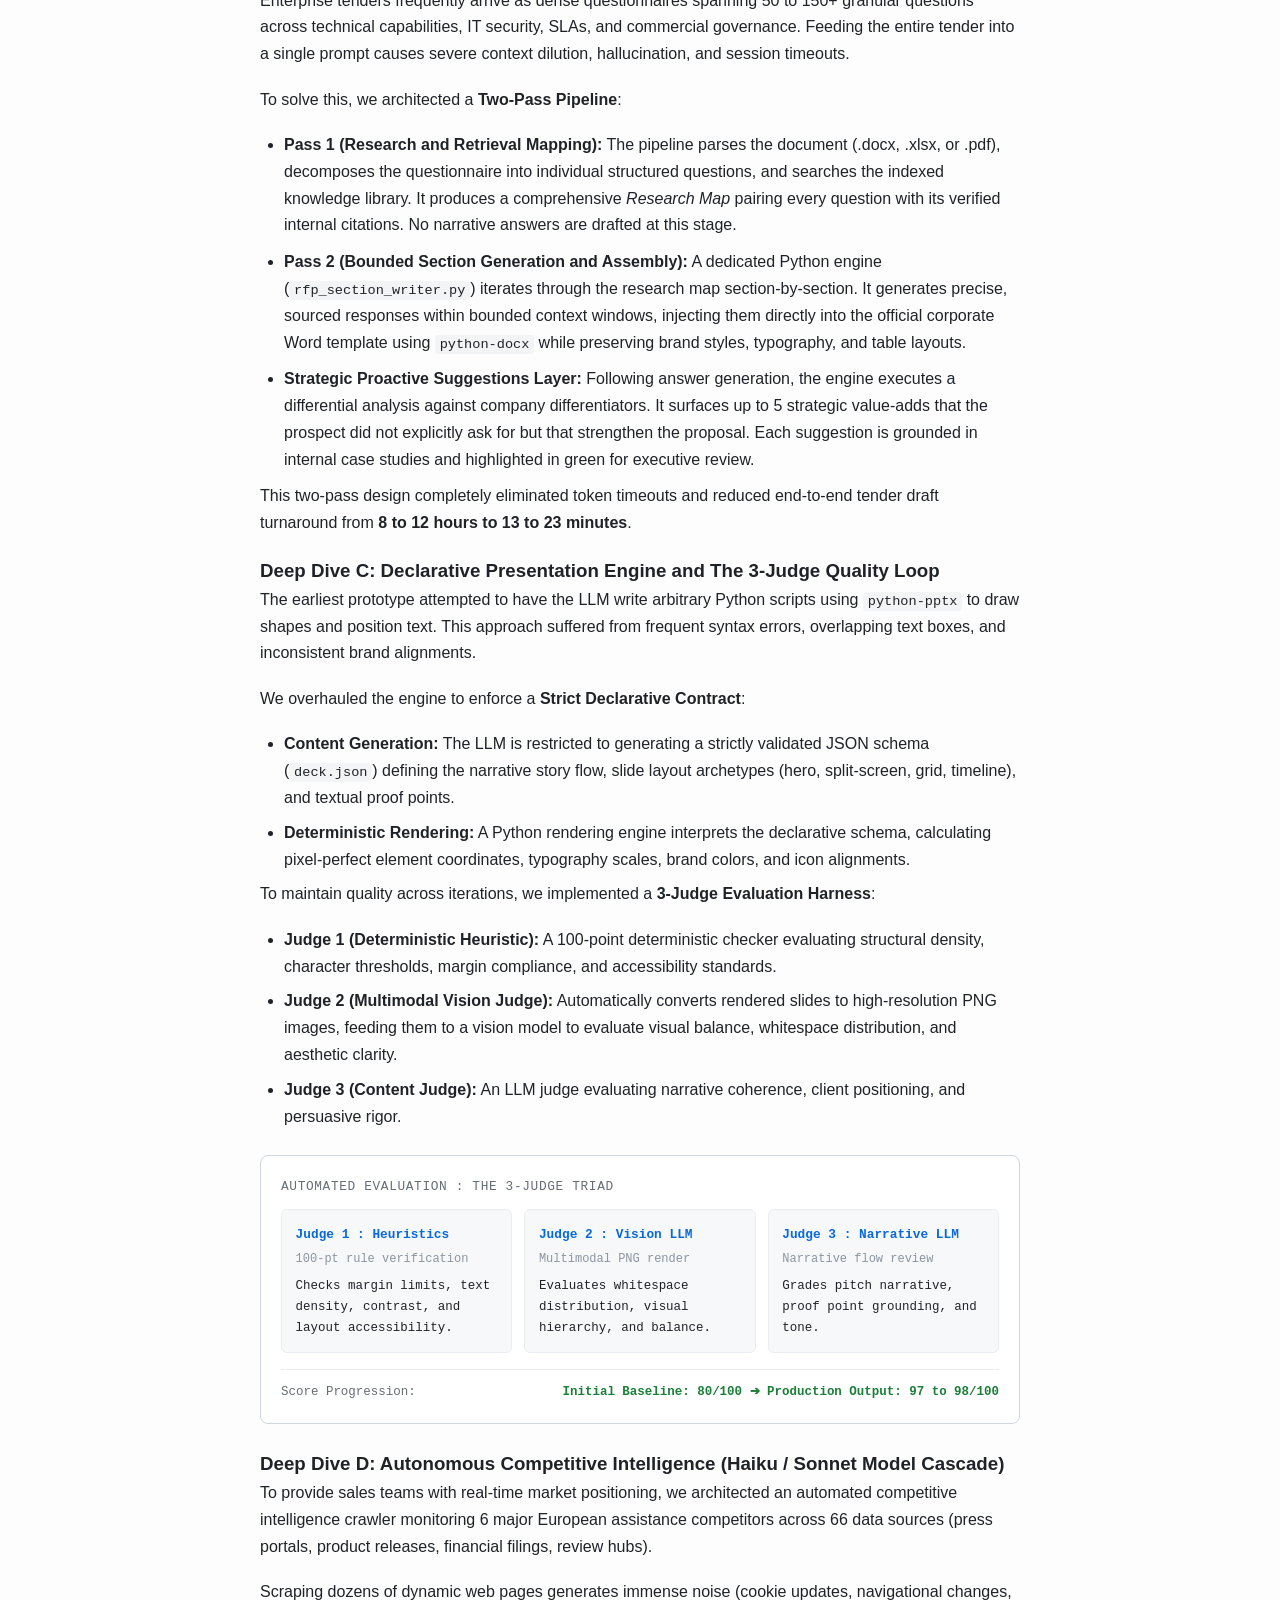
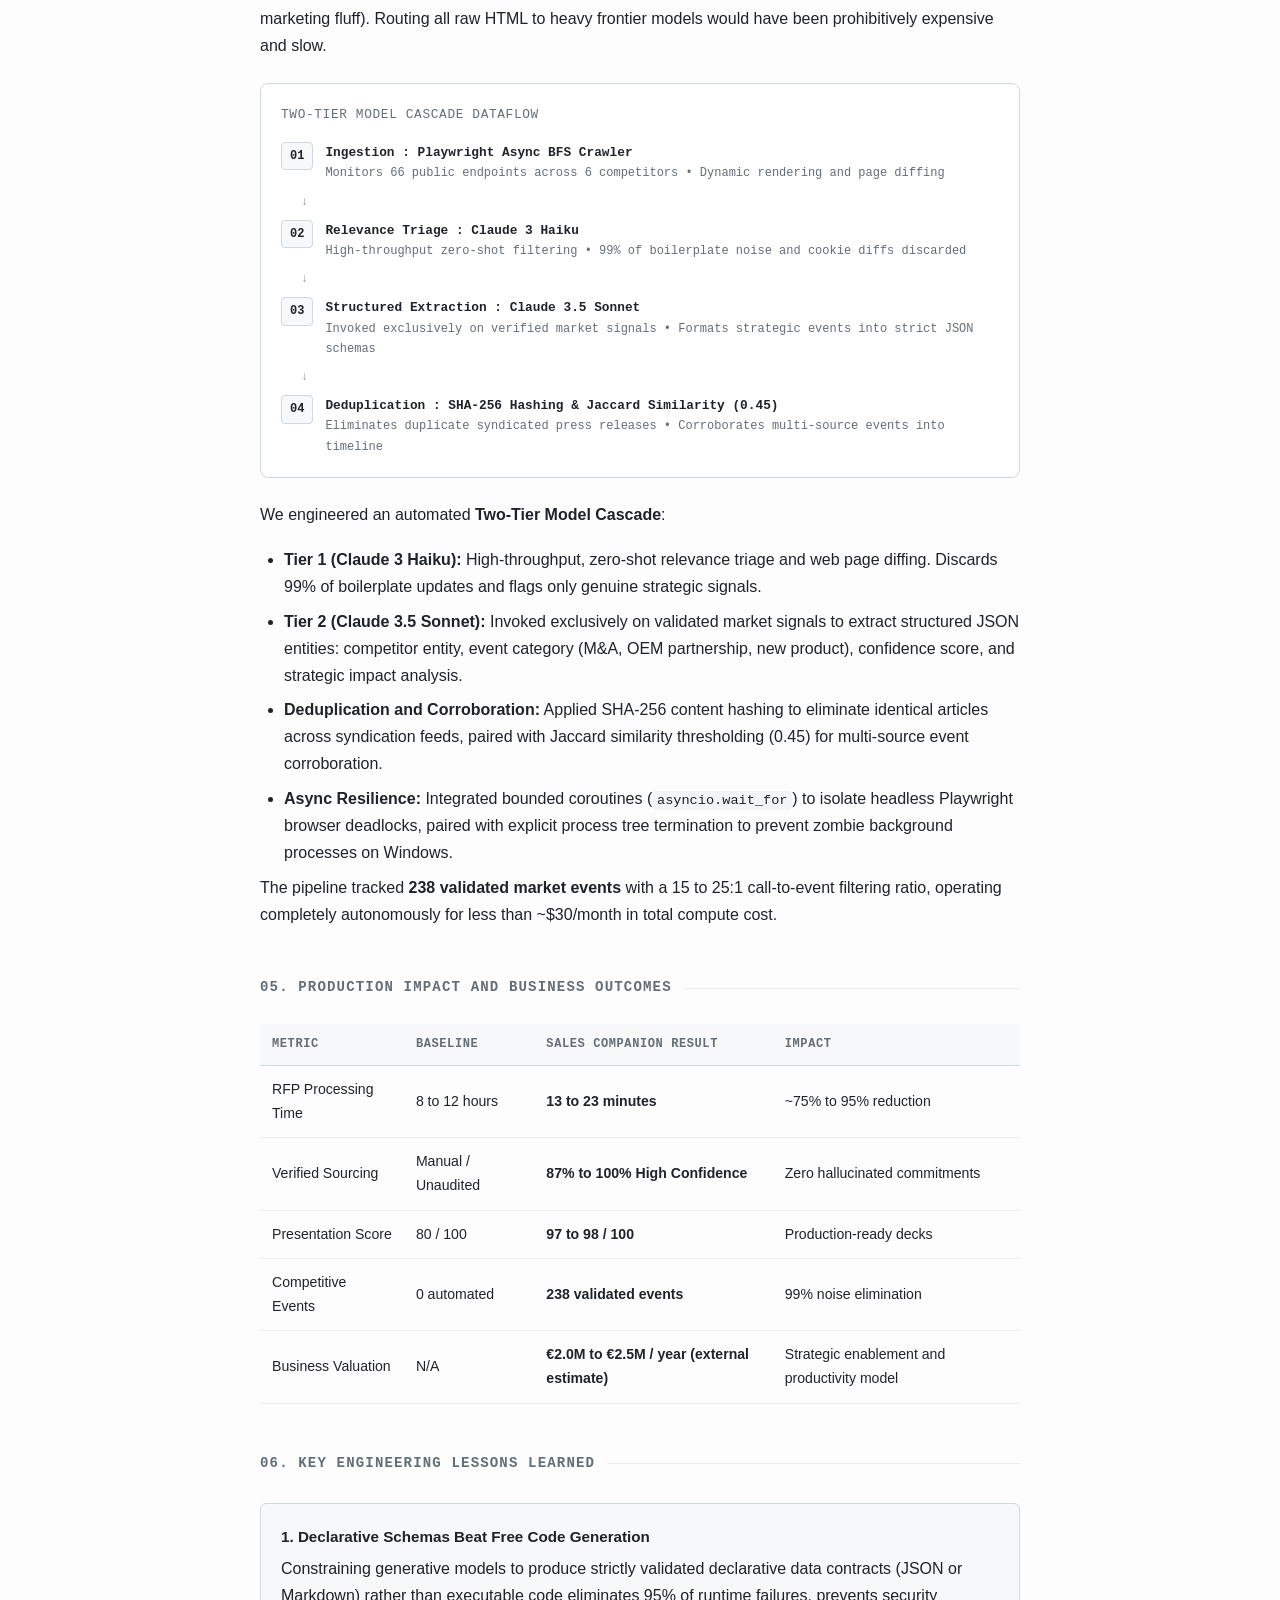
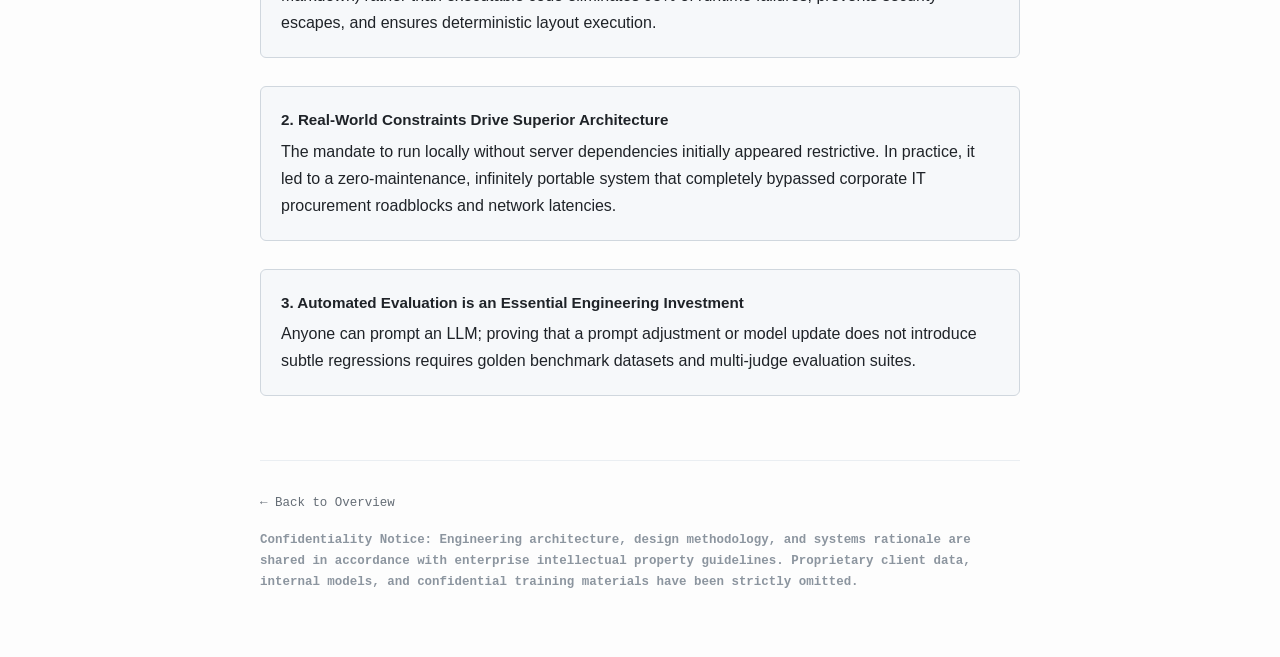
==== commit eeaad119: "Add files via upload" ====
--- a/sales-companion.html
+++ b/sales-companion.html
@@ -73,7 +73,7 @@
         </div>
         <div class="metric-card">
           <div class="metric-number">€2.0M to €2.5M</div>
-          <div class="metric-label">Annualized productivity value (estimated)</div>
+          <div class="metric-label">Annualized productivity value (external estimate)</div>
         </div>
       </div>
 
@@ -524,8 +524,8 @@
               </tr>
               <tr>
                 <td>Business Valuation</td>
-                <td>—</td>
-                <td><strong>€2.0M to €2.5M / year (estimated)</strong></td>
+                <td>N/A</td>
+                <td><strong>€2.0M to €2.5M / year (external estimate)</strong></td>
                 <td>Strategic enablement and productivity model</td>
               </tr>
             </tbody>
